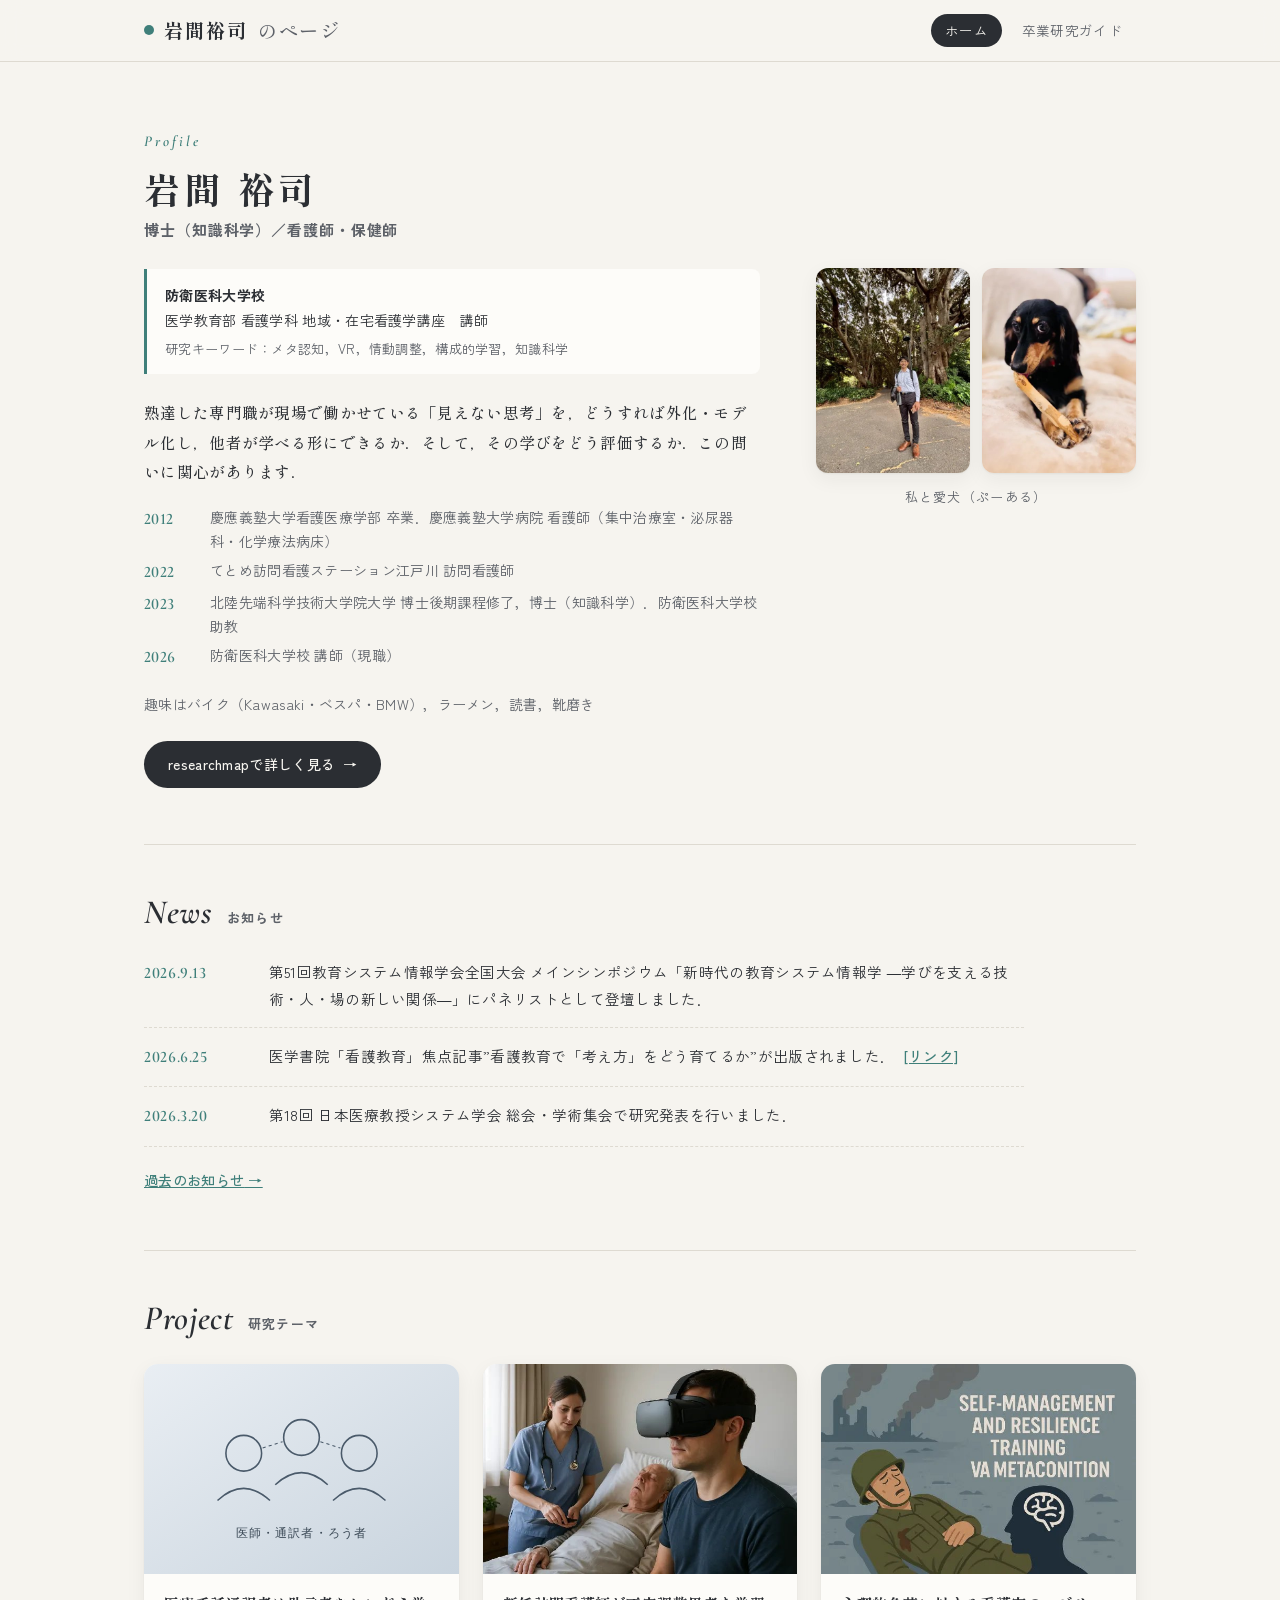
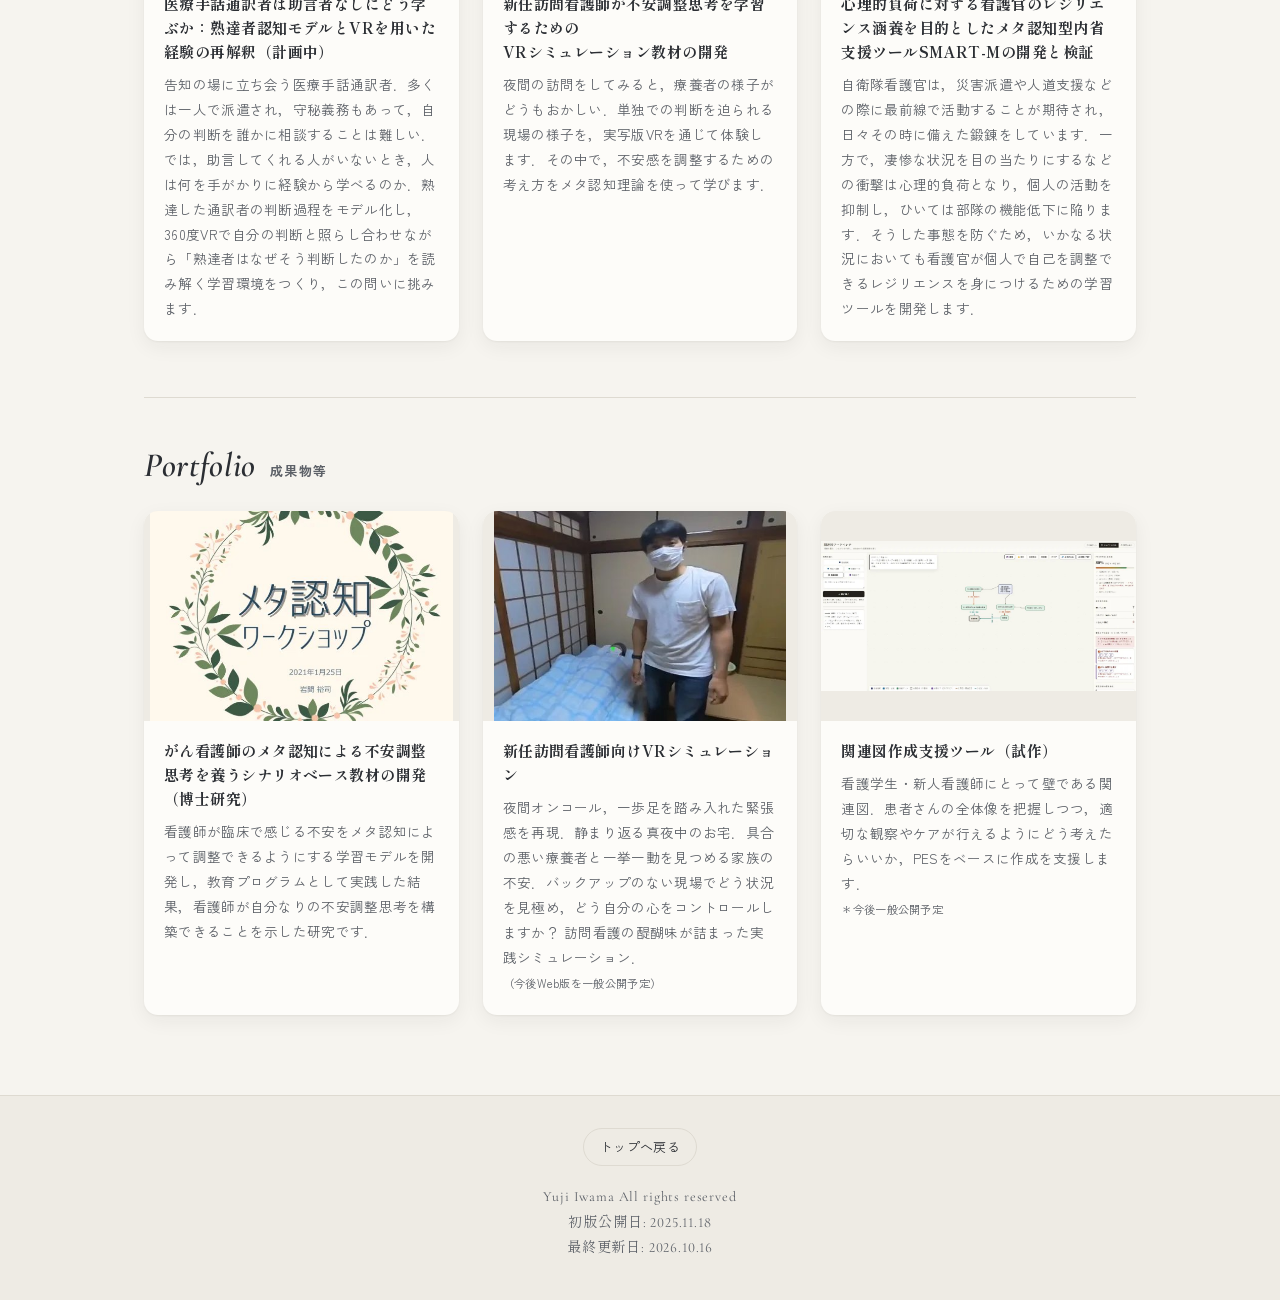
==== index.html @ 88d22e02 "Update index.html" ====
<!doctype html>
<html lang="ja">
<head>
  <meta charset="utf-8">
  <meta name="viewport" content="width=device-width, initial-scale=1">
  <title>岩間裕司のページ</title>
  <meta name="description" content="知識科学系 看護研究者">
  <meta property="og:title" content="岩間裕司のページ">
  <meta property="og:description" content="知識科学系 看護研究者">
  <meta property="og:type" content="website">
  <meta property="og:site_name" content="岩間 裕司">
  <!-- 独自ドメインが決まったら絶対URLに書き換えると，SNSでの画像表示が確実になります -->
  <meta property="og:image" content="images/profile.jpg">
  <meta name="twitter:card" content="summary_large_image">
  <link rel="stylesheet" href="style.css">
</head>
<body id="top">

  <header class="site-header">
    <div class="site-header__inner">
      <a class="site-title" href="index.html">岩間裕司<span>のページ</span></a>
      <nav class="gnav" aria-label="サイト内メニュー">
      <a href="index.html" aria-current="page">ホーム</a>
      <!-- <a href="metacognition.html">メタ認知による不安調整とは？</a> -->
      <a href="sotsuken/">卒業研究ガイド</a>
      </nav>
    </div>
  </header>

  <main class="wrap">

    <!-- ========== プロフィール（ここは直接書き換え） ========== -->
    <section class="intro">
      <div class="profile">
        <span class="label">Profile</span>
        <h1 class="name">岩間 裕司</h1>
        <p class="role">博士（知識科学）／看護師・保健師</p>

        <p class="affil">
          <strong>防衛医科大学校</strong><br>
          医学教育部 看護学科 地域・在宅看護学講座　講師
          <span class="kw">研究キーワード：メタ認知，VR，情動調整，構成的学習，知識科学</span>
        </p>

        <p class="interest">熟達した専門職が現場で働かせている「見えない思考」を，どうすれば外化・モデル化し，他者が学べる形にできるか．そして，その学びをどう評価するか．この問いに関心があります．</p>

        <!-- 経歴：年ごとに1行 -->
        <ul class="career">
          <li><time>2012</time><span>慶應義塾大学看護医療学部 卒業．慶應義塾大学病院 看護師（集中治療室・泌尿器科・化学療法病床）</span></li>
          <li><time>2022</time><span>てとめ訪問看護ステーション江戸川 訪問看護師</span></li>
          <li><time>2023</time><span>北陸先端科学技術大学院大学 博士後期課程修了，博士（知識科学）．防衛医科大学校 助教</span></li>
          <li><time>2026</time><span>防衛医科大学校 講師（現職）</span></li>
        </ul>
        <p class="hobby">趣味はバイク（Kawasaki・ベスパ・BMW），ラーメン，読書，靴磨き</p>

        <!-- ↓ researchmapのご自身のURL -->
        <a class="btn" href="https://researchmap.jp/yujiwa" target="_blank" rel="noopener">researchmapで詳しく見る</a>
      </div>

      <figure class="photos">
        <img src="images/profile.jpg" alt="岩間裕司">
        <img src="images/pooaru.jpg" alt="愛犬ぷーある">
        <figcaption>私と愛犬（ぷーある）</figcaption>
      </figure>
    </section>

    <!-- ========== 以下の中身は content.js で編集 ========== -->
    <section class="block">
      <div class="block-head"><h2>News</h2><p class="sub">お知らせ</p></div>
      <ul class="news" id="news-top"></ul>
      <a class="more" id="past-link" href="news.html">過去のお知らせ</a>
    </section>

    <section class="block">
      <div class="block-head"><h2>Project</h2><p class="sub">研究テーマ</p></div>
      <div class="cards" id="projects"></div>
    </section>

    <section class="block">
      <div class="block-head"><h2>Portfolio</h2><p class="sub">成果物等</p></div>
      <div class="cards" id="portfolio"></div>
    </section>

  </main>

  <footer>
    <a class="top" href="#top">トップへ戻る</a>
    <p>Yuji Iwama All rights reserved</p>
    <p>初版公開日: 2025.11.18</p>
    <p>最終更新日: <span class="last-updated"></span></p>
  </footer>

  <script src="content.js"></script>
  <script src="render.js"></script>
</body>
</html>
---- style.css ----
@import url("https://fonts.googleapis.com/css2?family=Shippori+Mincho:wght@500;700&family=Zen+Kaku+Gothic+New:wght@400;500;700&family=Cormorant+Garamond:ital,wght@0,500;0,600;1,500;1,600&display=swap");

/* =========================================================
   色とサイズ（ここを変えれば全体の雰囲気が変わります）
   ========================================================= */
:root {
  --bg: #f6f4ef;        /* 背景：真っ白ではなく、少し温かい生成り色 */
  --surface: #fdfcf9;   /* カードなど一段明るい面 */
  --band: #eeebe4;      /* 帯状の背景（解説ページの4ステップ等） */
  --ink: #2b2e33;       /* 本文の文字色（真っ黒より柔らかい墨色） */
  --sub: #5d6168;       /* 補足の文字色 */
  --line: #dedad1;      /* 罫線 */
  --acc: #3f7f7a;       /* 差し色（卒業研究ガイドの青緑に合わせた色） */
  --acc-soft: #e3eeec;
  --shadow: 0 1px 2px rgba(40, 36, 28, .05), 0 6px 20px rgba(40, 36, 28, .06);
  --max: 1040px;        /* ヘッダー・カード並びの最大幅 */
  --read: 720px;        /* 読み物の行の最大幅 */
  --serif: "Shippori Mincho", "Hiragino Mincho ProN", "Yu Mincho", serif;     /* 見出し（明朝） */
  --sans: "Zen Kaku Gothic New", "Hiragino Sans", "Yu Gothic", sans-serif;  /* 本文（ゴシック） */
  --latin: "Cormorant Garamond", "Shippori Mincho", serif;                  /* 英字見出し・日付 */
}

/* 端末がダークモードのときは自動で暗い配色に */
@media (prefers-color-scheme: dark) {
  :root {
    --bg: #1d1f22;
    --surface: #25282c;
    --band: #222528;
    --ink: #e4e2dd;
    --sub: #a9adb3;
    --line: #3a3e43;
    --acc: #7fbdb6;
    --acc-soft: #2a3836;
    --shadow: 0 1px 2px rgba(0, 0, 0, .3), 0 6px 20px rgba(0, 0, 0, .25);
  }
}

* { box-sizing: border-box; }
html { scroll-behavior: smooth; scroll-padding-top: 80px; }
@media (prefers-reduced-motion: reduce) { html { scroll-behavior: auto; } * { transition: none !important; } }
body {
  margin: 0;
  background: var(--bg);
  color: var(--ink);
  font-family: var(--sans);
  font-size: 15px;
  line-height: 1.9;
  letter-spacing: .02em;
  -webkit-font-smoothing: antialiased;
  overflow-x: clip;
}
img { max-width: 100%; display: block; }
a { color: inherit; }
:focus-visible { outline: 3px solid var(--acc); outline-offset: 2px; }

.wrap { max-width: var(--max); margin: 0 auto; padding: 0 24px; }

/* =========================================================
   ヘッダー（サイト名＋ナビを1本のバーに）
   ========================================================= */
.site-header {
  position: sticky; top: 0; z-index: 10;
  background: color-mix(in srgb, var(--bg) 88%, transparent);
  -webkit-backdrop-filter: blur(10px); backdrop-filter: blur(10px);
  border-bottom: 1px solid var(--line);
}
.site-header__inner {
  max-width: var(--max); margin: 0 auto; padding: 14px 24px;
  display: flex; align-items: center; justify-content: space-between; gap: 24px;
}
.site-title {
  text-decoration: none; font-weight: 700; font-size: 19px; letter-spacing: .1em; line-height: 1.4;
  display: flex; align-items: center; gap: 10px; white-space: nowrap;
}
.site-title::before {
  content: ""; width: 10px; height: 10px; border-radius: 50%; background: var(--acc); flex: none;
}
.site-title span { color: var(--sub); font-weight: 500; }

.gnav { display: flex; gap: 6px; font-size: 13.5px; line-height: 1.4; }
.gnav a {
  text-decoration: none; padding: 7px 14px; border-radius: 999px; white-space: nowrap;
  color: var(--sub); transition: background .2s, color .2s;
}
.gnav a:hover { background: var(--acc-soft); color: var(--ink); }
.gnav a[aria-current="page"] { background: var(--ink); color: var(--bg); }

/* =========================================================
   プロフィール（文章と写真を横並び）
   ========================================================= */
.intro {
  display: grid; grid-template-columns: minmax(0, 1fr) 320px; gap: 56px; align-items: start;
  padding: 64px 0 56px;
}
.label {
  display: inline-block; font-family: var(--latin); font-weight: 600; font-size: 15px;
  letter-spacing: .2em; font-style: italic; color: var(--acc); margin-bottom: 10px;
}
.intro .name { margin: 0 0 4px; font-size: clamp(28px, 4vw, 36px); font-weight: 700; letter-spacing: .12em; line-height: 1.3; }
.intro .role { margin: 0 0 24px; font-size: 15px; font-weight: 700; color: var(--sub); letter-spacing: .06em; }
.intro .affil {
  margin: 0 0 24px; padding: 14px 18px; border-left: 3px solid var(--acc);
  background: var(--surface); border-radius: 0 8px 8px 0; font-size: 14px; line-height: 1.8;
}
.intro .affil strong { font-weight: 700; }
.intro .affil .kw { display: block; margin-top: 4px; color: var(--sub); font-size: 13px; }
.intro p { margin: 0 0 16px; max-width: var(--read); }
.intro .interest { font-size: 15.5px; font-weight: 500; }
.intro .hobby { font-size: 14px; color: var(--sub); }

/* 経歴（年＋できごと） */
.career { list-style: none; margin: 0 0 18px; padding: 0; font-size: 14px; color: var(--sub); max-width: var(--read); }
.career li { display: grid; grid-template-columns: 4em 1fr; gap: 10px; line-height: 1.75; padding: 2px 0; }
.career time { font-family: var(--latin); font-weight: 600; font-size: 16px; color: var(--acc); font-variant-numeric: lining-nums; }

.btn {
  display: inline-flex; align-items: center; gap: 8px; margin-top: 8px;
  background: var(--ink); color: var(--bg); text-decoration: none;
  font-size: 14px; font-weight: 500; padding: 10px 24px; border-radius: 999px; transition: opacity .2s;
}
.btn::after { content: "→"; }
.btn:hover { opacity: .8; }

.photos { margin: 0; display: grid; grid-template-columns: 1fr 1fr; gap: 12px; }
.photos img {
  width: 100%; aspect-ratio: 3/4; object-fit: cover; border-radius: 12px; box-shadow: var(--shadow);
}
.photos figcaption { grid-column: 1 / -1; text-align: center; font-size: 13px; color: var(--sub); letter-spacing: .1em; }

/* =========================================================
   セクション共通
   ========================================================= */
section.block { border-top: 1px solid var(--line); padding: 48px 0 56px; }
.block-head { display: flex; align-items: baseline; gap: 14px; margin-bottom: 24px; }
.block h2 { font-family: var(--latin); font-weight: 600; font-style: italic; font-size: 34px; margin: 0; line-height: 1.2; letter-spacing: .02em; }
.block .sub { font-size: 13px; font-weight: 700; color: var(--sub); margin: 0; letter-spacing: .1em; }

/* お知らせ */
.news { list-style: none; margin: 0; padding: 0; font-size: 14.5px; max-width: 880px; }
.news li {
  display: grid; grid-template-columns: 7.5em 1fr; gap: 16px;
  padding: 14px 0; border-bottom: 1px dashed var(--line);
}
.news li:first-child { padding-top: 0; }
.news time { font-family: var(--latin); font-size: 16px; font-weight: 600; color: var(--acc); letter-spacing: .04em; font-variant-numeric: lining-nums; }
.news-link { margin-left: 4px; color: var(--acc); font-weight: 500; }
.more { display: inline-block; margin-top: 20px; font-size: 14px; color: var(--acc); font-weight: 500; }
.more::after { content: " →"; }

/* カード（研究テーマ・成果物） */
.cards { display: grid; grid-template-columns: repeat(auto-fill, minmax(280px, 1fr)); gap: 24px; }
.card {
  background: var(--surface); border-radius: 14px; overflow: hidden; box-shadow: var(--shadow);
  display: flex; flex-direction: column; padding-bottom: 20px;
}
.card img { width: 100%; aspect-ratio: 3/2; object-fit: cover; }
.card h3 { font-size: 15px; margin: 18px 20px 8px; line-height: 1.6; letter-spacing: .03em; }
.card p { font-size: 13.5px; color: var(--sub); margin: 0 20px; line-height: 1.85; }
#portfolio .card img { object-fit: contain; background: var(--band); }
.card h3 a { text-decoration: none; }
.card h3 a:hover { text-decoration: underline; }
.card a img { transition: opacity .2s; }
.card a:hover img { opacity: .85; }
.card .card-link { margin-top: auto; padding-top: 12px; font-size: 13.5px; font-weight: 700; color: var(--acc); }

/* =========================================================
   フッター
   ========================================================= */
footer {
  margin-top: 24px; border-top: 1px solid var(--line); background: var(--band);
  text-align: center; padding: 32px 20px 40px; color: var(--sub);
}
footer .top {
  font-size: 13px; text-decoration: none; display: inline-block; margin-bottom: 18px;
  padding: 6px 16px; border: 1px solid var(--line); border-radius: 999px; color: var(--ink);
}
footer .top:hover { background: var(--surface); }
footer p { margin: 0; font-family: var(--latin); letter-spacing: .06em; font-size: 14px; line-height: 1.8; font-variant-numeric: lining-nums; }

/* =========================================================
   過去のお知らせページ
   ========================================================= */
.page { padding: 56px 0 72px; min-height: 50vh; }
.page h2 { font-size: 22px; margin: 0 0 28px; letter-spacing: .08em; }
.page .more::after { content: ""; }
.page .more::before { content: "← "; }

/* =========================================================
   解説ページ（メタ認知による不安調整とは？）
   ========================================================= */
.article { max-width: 880px; }
.a-sec { padding: 48px 0 24px; }
.eyebrow { font-size: 14px; color: var(--acc); font-weight: 700; letter-spacing: .12em; margin: 0 0 6px; }
.lead { font-size: clamp(24px, 3.4vw, 32px); margin: 0; letter-spacing: .08em; line-height: 1.5; }
.lead-sub { font-size: 17px; font-weight: 700; margin: 4px 0 18px; letter-spacing: .06em; color: var(--sub); }
.title { font-size: 22px; margin: 0 0 16px; letter-spacing: .08em; padding-left: .7em; border-left: 4px solid var(--acc); line-height: 1.5; }
.small { font-size: 14px; color: var(--sub); }
.split { display: grid; grid-template-columns: 1fr 1fr; gap: 40px; align-items: center; margin-top: 40px; }
.split p { font-size: 15px; letter-spacing: .04em; }
.split img { border-radius: 12px; width: 100%; box-shadow: var(--shadow); }
.def { font-size: 16px; letter-spacing: .04em; background: var(--surface); padding: 18px 22px; border-radius: 10px; }

.steps-band { background: var(--band); padding: 48px 0 36px; margin-top: 24px; }
.steps { list-style: none; padding: 0; margin: 28px 0 0; counter-reset: s; }
.steps > li { background: var(--surface); border-radius: 12px; padding: 20px 24px; margin-bottom: 14px; box-shadow: var(--shadow); }
.steps h3 { font-size: 16px; margin: 0 0 6px; display: flex; gap: 12px; align-items: baseline; flex-wrap: wrap; }
.steps h3 span { font-family: var(--latin); font-size: 14px; font-style: italic; background: var(--acc); color: #fff; padding: 1px 12px; border-radius: 20px; font-weight: 500; }
.steps p { font-size: 14px; margin: 0 0 6px; }
.steps ul { font-size: 14px; margin: 4px 0 8px; padding-left: 1.2em; }

.faq details { border-bottom: 1px solid var(--line); padding: 4px 0 12px; margin-bottom: 12px; }
.faq summary {
  list-style: none; cursor: pointer; font-weight: 700; font-size: 16px; padding: 10px 36px 10px 0;
  position: relative; letter-spacing: .04em;
}
.faq summary::-webkit-details-marker { display: none; }
.faq summary::after { content: "+"; position: absolute; right: 4px; top: 8px; font-weight: 400; font-size: 22px; color: var(--acc); }
.faq details[open] summary::after { content: "−"; }
.faq details p { font-size: 14.5px; margin: 4px 0 0; color: var(--sub); }

/* ===== 字体の割り当て ===== */
.site-title, .intro .name, .intro .interest, .card h3, .page h2,
.lead, .lead-sub, .title, .steps h3, .faq summary { font-family: var(--serif); }

/* 写真は所属ボックスの高さから始める（PCのみ） */
@media (min-width: 861px) { .photos { margin-top: 142px; } }

/* =========================================================
   タブレット・スマホ
   ========================================================= */
@media (max-width: 860px) {
  .intro { grid-template-columns: 1fr; gap: 32px; padding: 40px 0 40px; }
  .photos { order: -1; max-width: 440px; }
}

@media (max-width: 640px) {
  body { font-size: 15px; }
  .wrap { padding: 0 18px; }
  .site-header__inner { flex-direction: column; align-items: stretch; gap: 8px; padding: 10px 18px 8px; }
  .site-title { font-size: 17px; }
  .gnav { overflow-x: auto; margin: 0 -18px; padding: 0 18px 2px; scrollbar-width: none; }
  .gnav::-webkit-scrollbar { display: none; }
  .gnav a { padding: 6px 12px; font-size: 13px; }
  .intro { padding-top: 28px; }
  .intro .affil { font-size: 13.5px; }
  section.block { padding: 36px 0 40px; }
  .block h2 { font-size: 28px; }
  .news li { grid-template-columns: 1fr; gap: 2px; }
  .cards { grid-template-columns: 1fr; gap: 20px; }
  .split { grid-template-columns: 1fr; gap: 20px; }
  .a-sec { padding: 36px 0 16px; }
  .title { font-size: 20px; }
  .steps > li { padding: 16px 18px; }
}
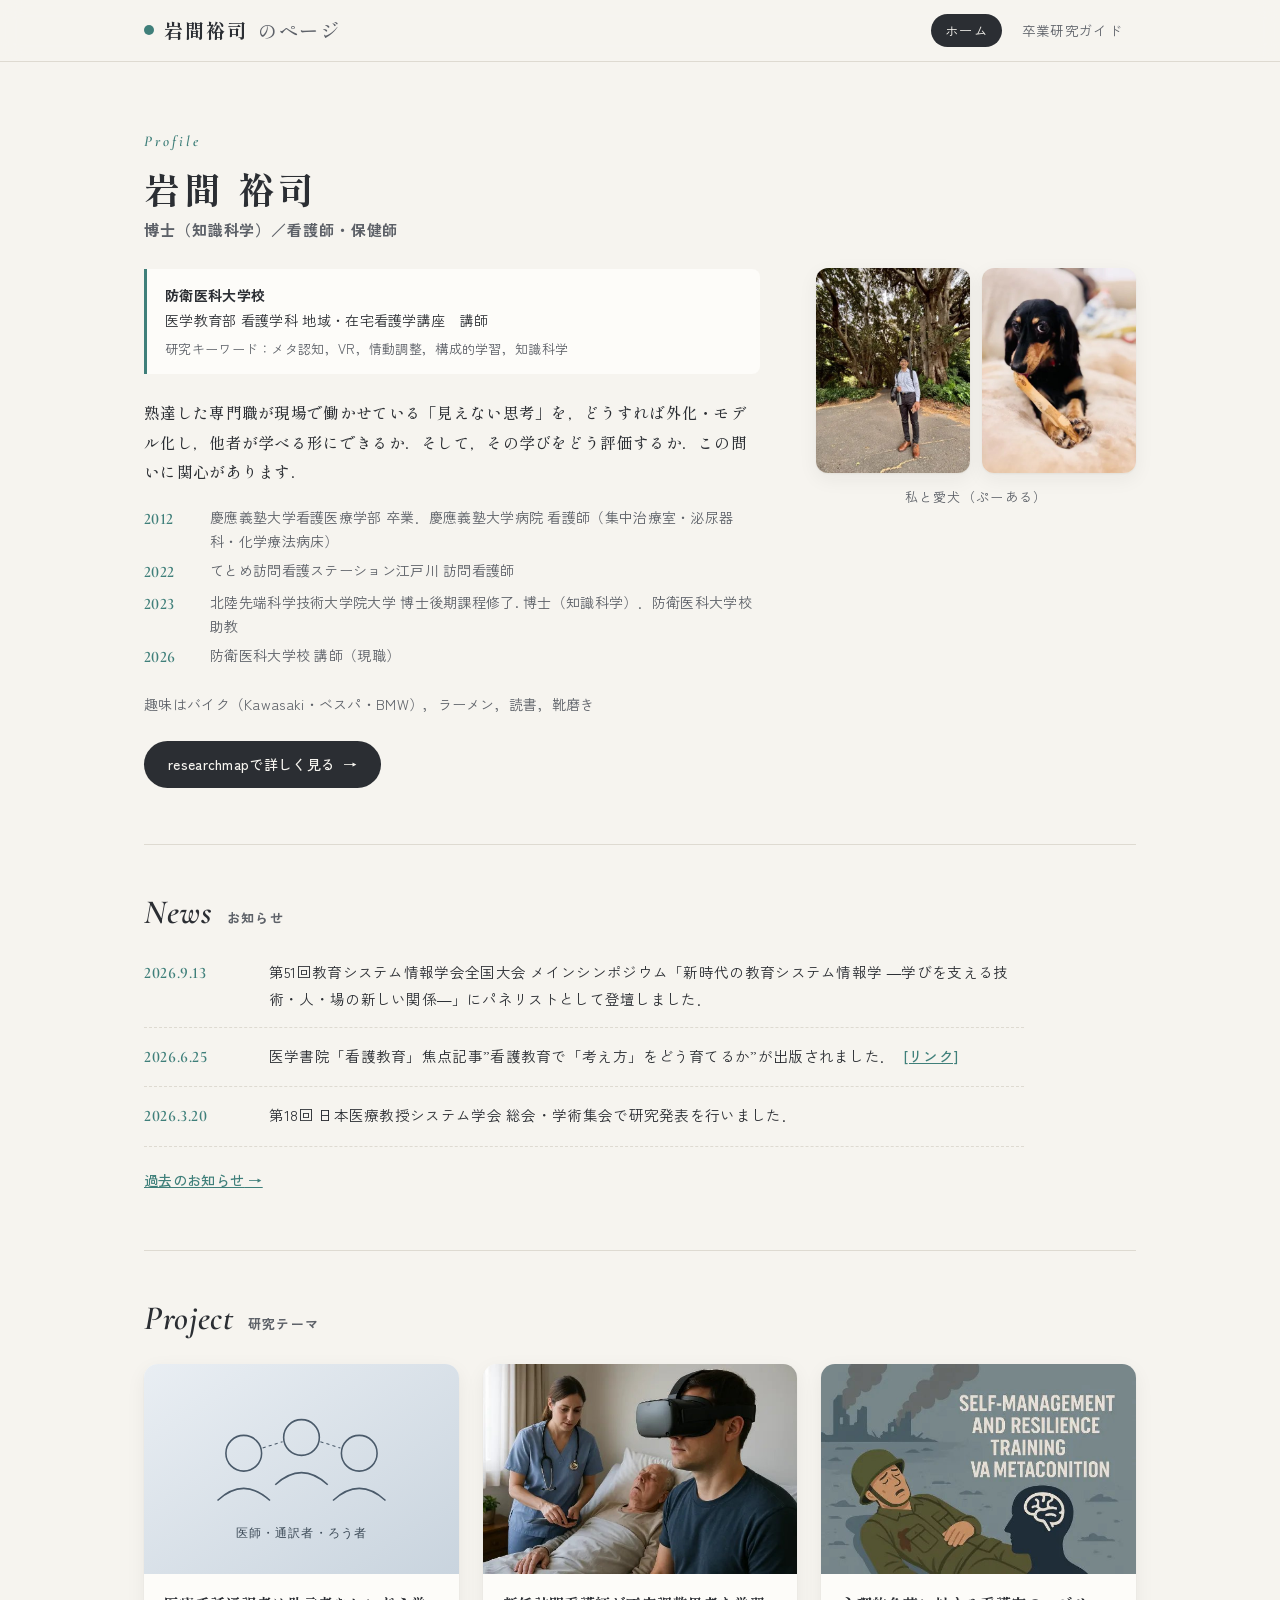
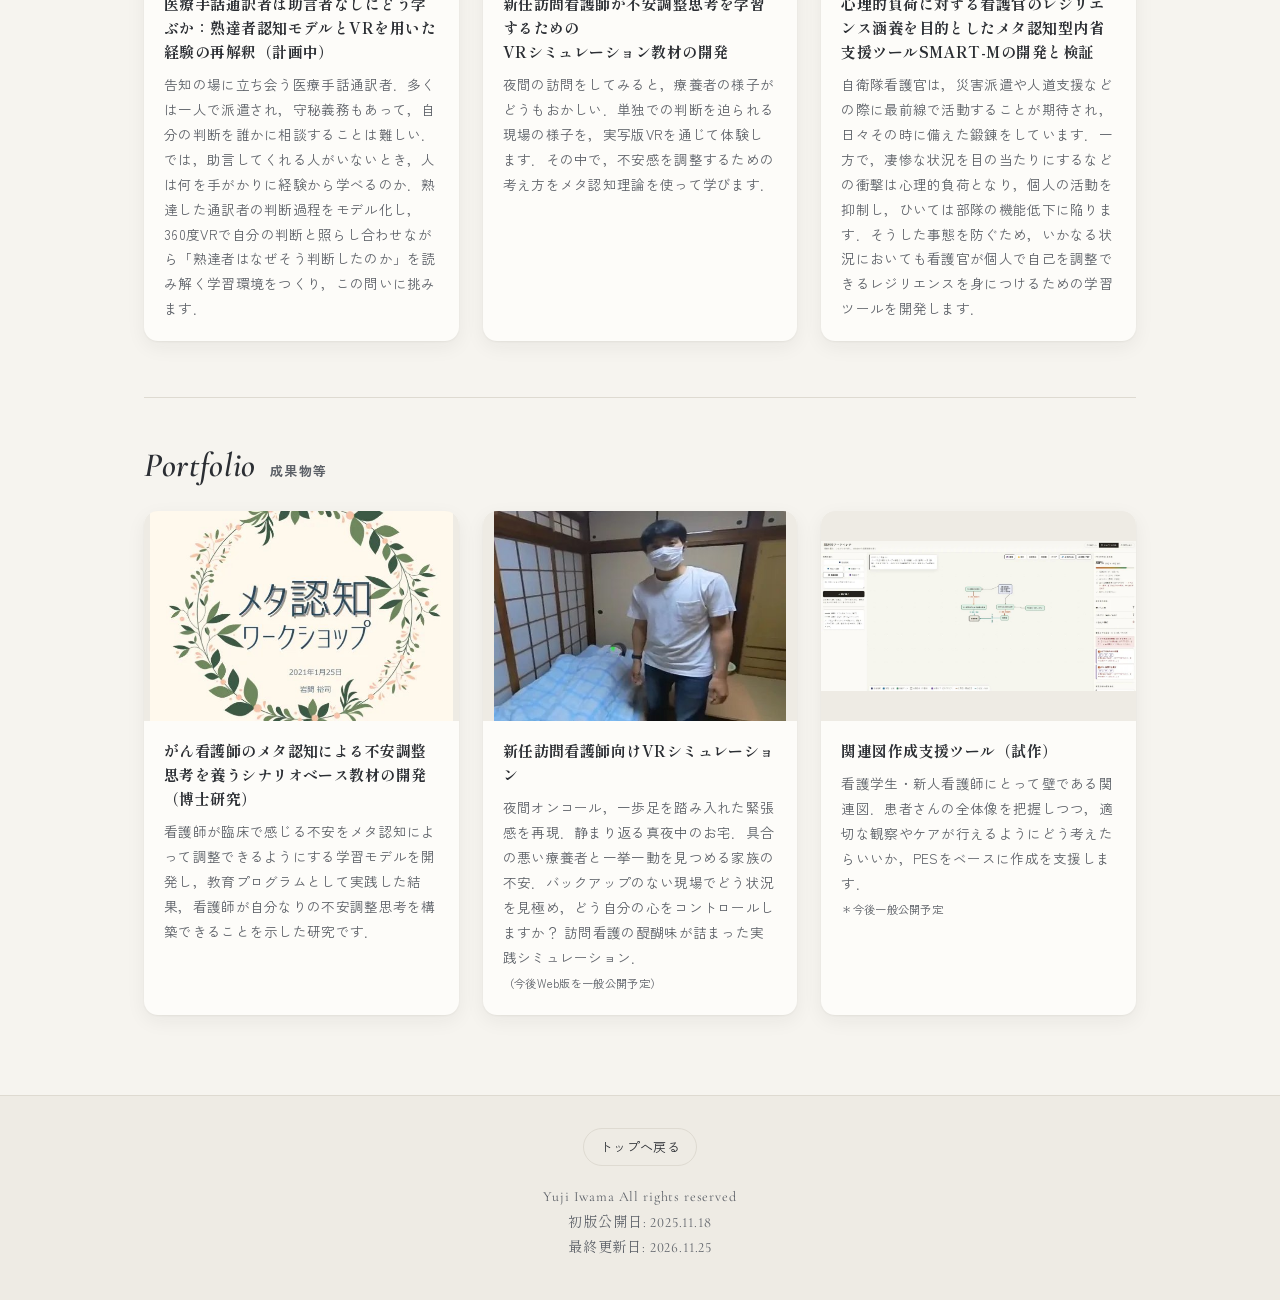
==== commit 23a21e24: "Update index.html" ====
--- a/index.html
+++ b/index.html
@@ -48,7 +48,7 @@
         <ul class="career">
           <li><time>2012</time><span>慶應義塾大学看護医療学部 卒業．慶應義塾大学病院 看護師（集中治療室・泌尿器科・化学療法病床）</span></li>
           <li><time>2022</time><span>てとめ訪問看護ステーション江戸川 訪問看護師</span></li>
-          <li><time>2023</time><span>北陸先端科学技術大学院大学 博士後期課程修了，博士（知識科学）．防衛医科大学校 助教</span></li>
+          <li><time>2023</time><span>北陸先端科学技術大学院大学 博士後期課程修了. 博士（知識科学）．防衛医科大学校 助教</span></li>
           <li><time>2026</time><span>防衛医科大学校 講師（現職）</span></li>
         </ul>
         <p class="hobby">趣味はバイク（Kawasaki・ベスパ・BMW），ラーメン，読書，靴磨き</p>
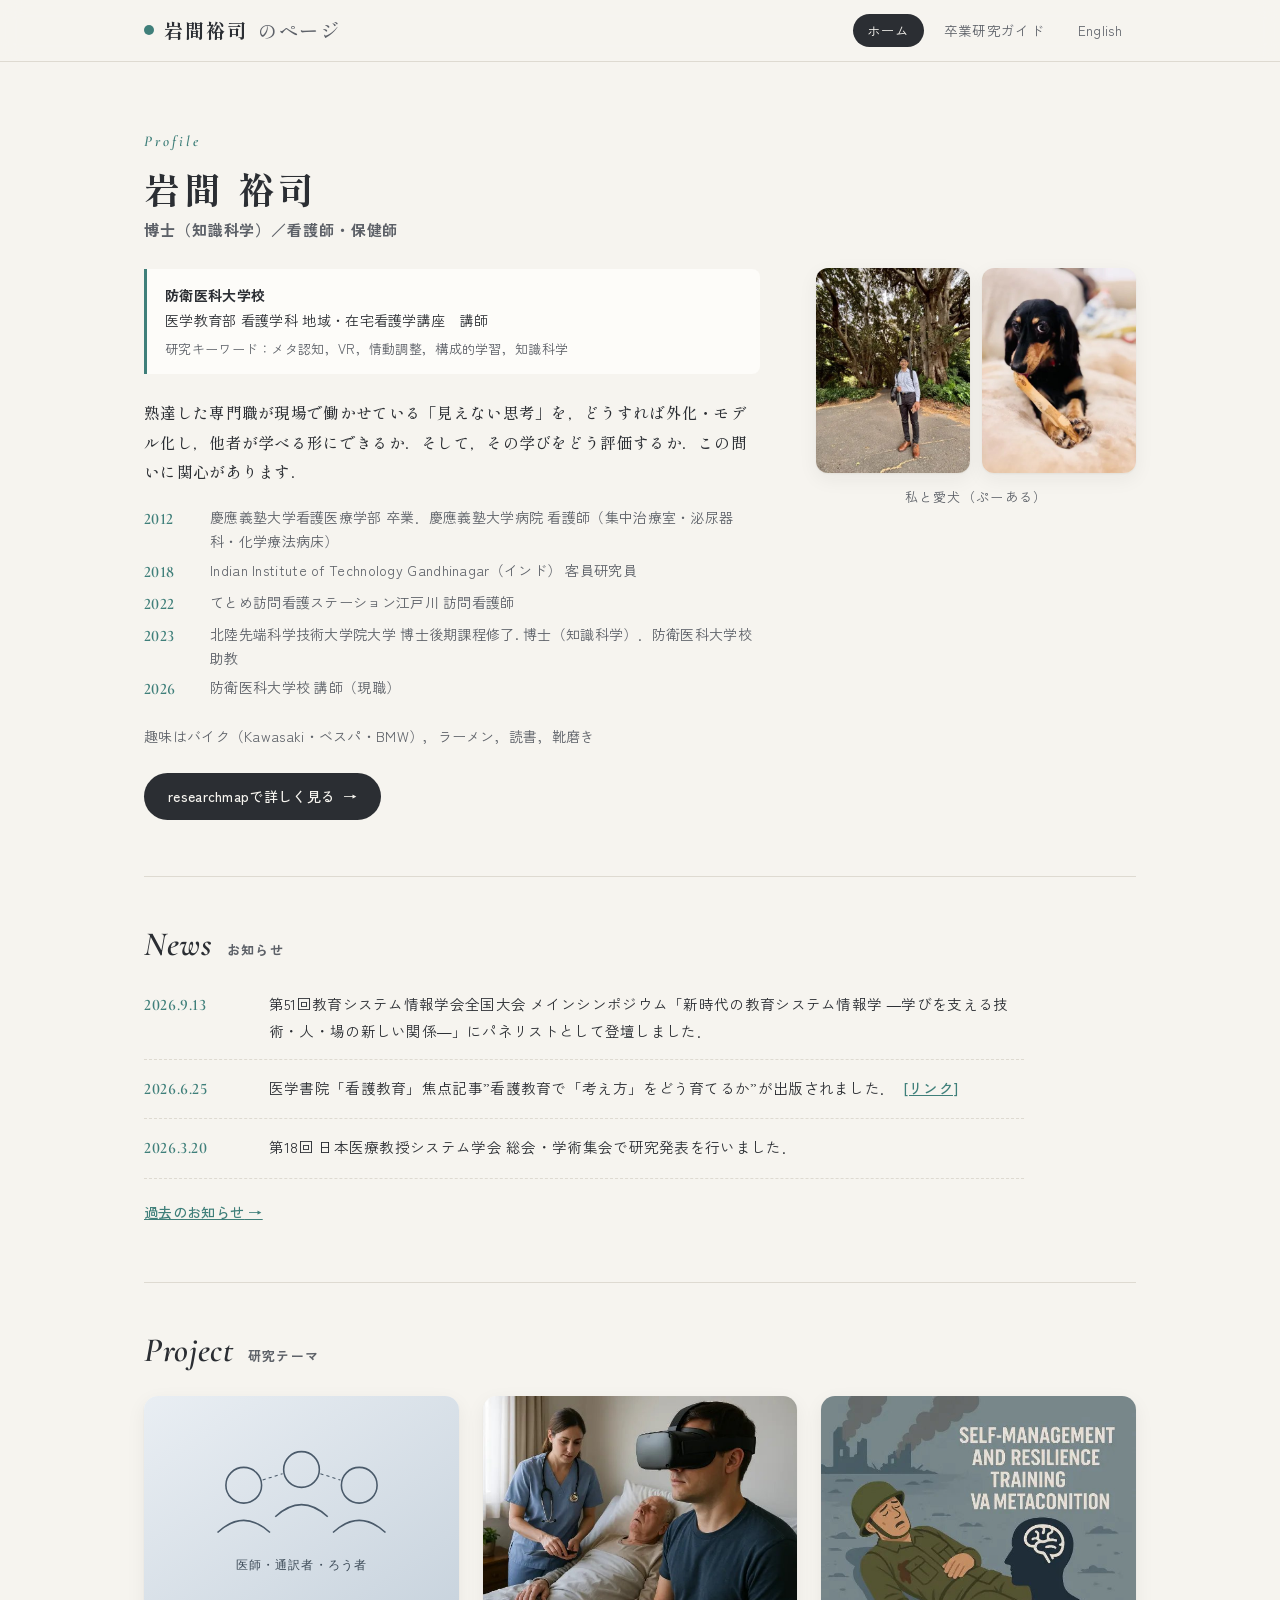
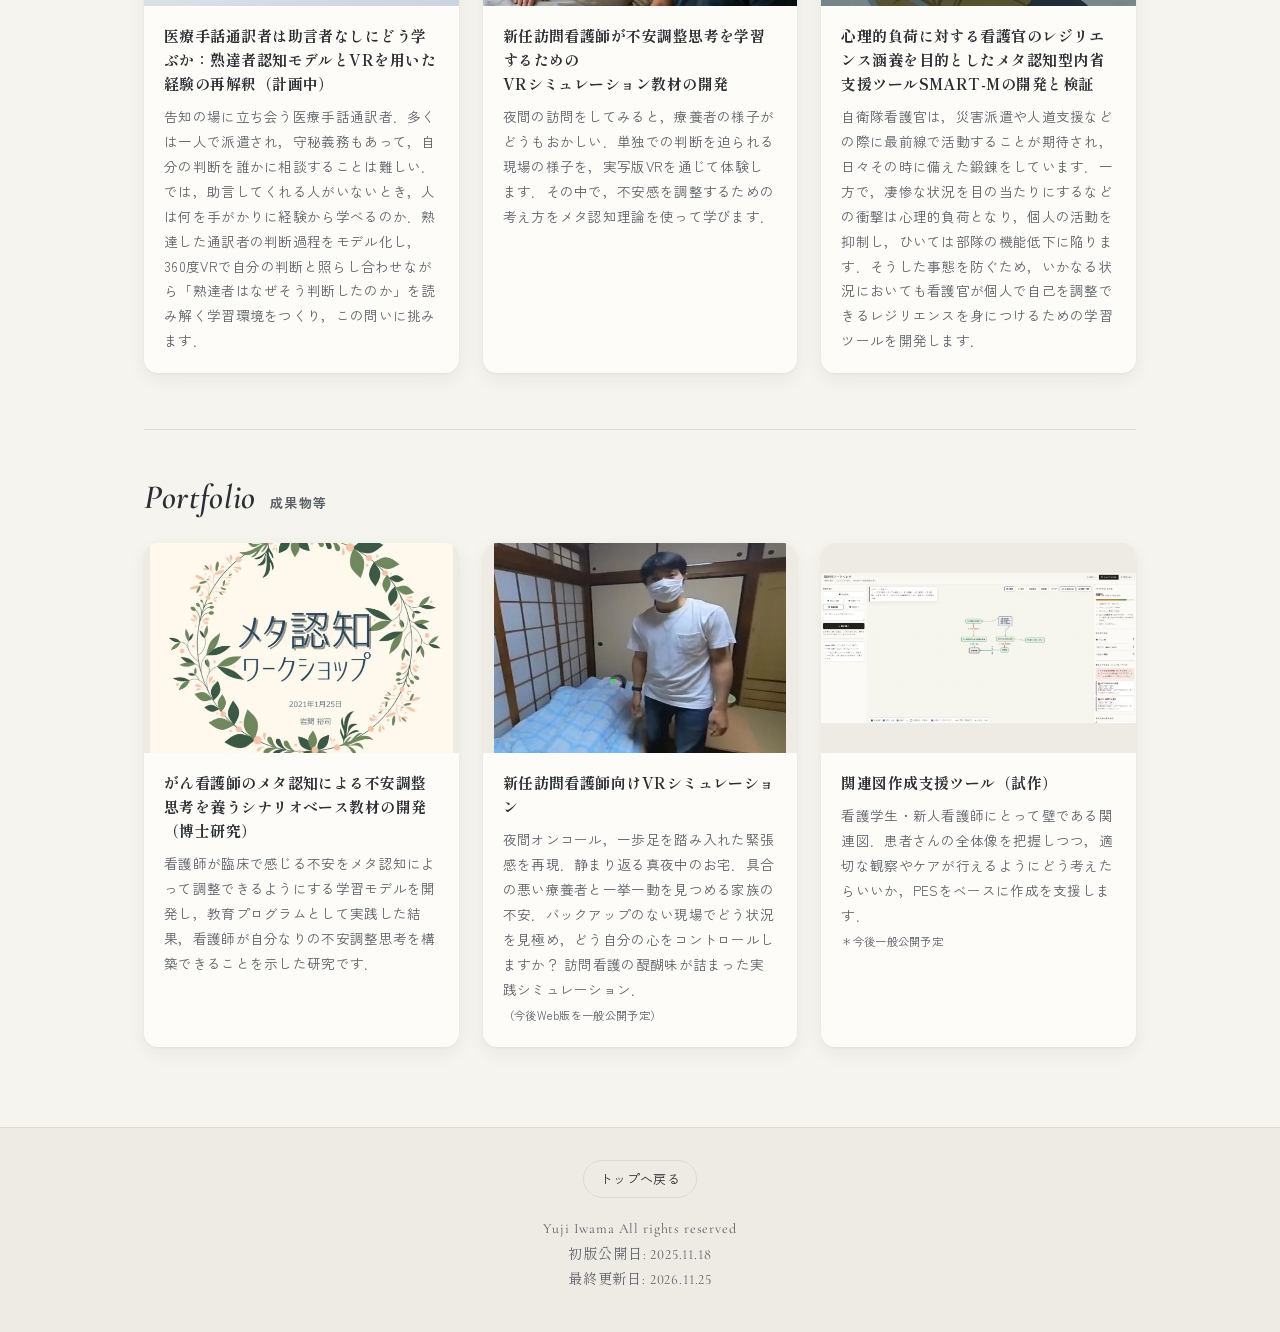
==== commit 026563db: "Add files via upload" ====
--- a/index.html
+++ b/index.html
@@ -12,6 +12,8 @@
   <!-- 独自ドメインが決まったら絶対URLに書き換えると，SNSでの画像表示が確実になります -->
   <meta property="og:image" content="images/profile.jpg">
   <meta name="twitter:card" content="summary_large_image">
+  <link rel="alternate" hreflang="ja" href="index.html">
+  <link rel="alternate" hreflang="en" href="en.html">
   <link rel="stylesheet" href="style.css">
 </head>
 <body id="top">
@@ -23,6 +25,7 @@
       <a href="index.html" aria-current="page">ホーム</a>
       <!-- <a href="metacognition.html">メタ認知による不安調整とは？</a> -->
       <a href="sotsuken/">卒業研究ガイド</a>
+      <a href="en.html" lang="en">English</a>
       </nav>
     </div>
   </header>
@@ -47,6 +50,7 @@
         <!-- 経歴：年ごとに1行 -->
         <ul class="career">
           <li><time>2012</time><span>慶應義塾大学看護医療学部 卒業．慶應義塾大学病院 看護師（集中治療室・泌尿器科・化学療法病床）</span></li>
+          <li><time>2018</time><span>Indian Institute of Technology Gandhinagar（インド） 客員研究員</span></li>
           <li><time>2022</time><span>てとめ訪問看護ステーション江戸川 訪問看護師</span></li>
           <li><time>2023</time><span>北陸先端科学技術大学院大学 博士後期課程修了. 博士（知識科学）．防衛医科大学校 助教</span></li>
           <li><time>2026</time><span>防衛医科大学校 講師（現職）</span></li>
--- a/style.css
+++ b/style.css
@@ -50,6 +50,7 @@
   overflow-x: clip;
 }
 img { max-width: 100%; display: block; }
+[hidden] { display: none !important; }
 a { color: inherit; }
 :focus-visible { outline: 3px solid var(--acc); outline-offset: 2px; }
 
@@ -221,6 +222,12 @@
 /* ===== 字体の割り当て ===== */
 .site-title, .intro .name, .intro .interest, .card h3, .page h2,
 .lead, .lead-sub, .title, .steps h3, .faq summary { font-family: var(--serif); }
+
+/* 英語版の調整 */
+html[lang="en"] .intro .name { letter-spacing: .03em; }
+html[lang="en"] .site-title { letter-spacing: .04em; }
+html[lang="en"] .intro .role, html[lang="en"] .card h3 { letter-spacing: .01em; }
+html[lang="en"] body { letter-spacing: 0; }
 
 /* 写真は所属ボックスの高さから始める（PCのみ） */
 @media (min-width: 861px) { .photos { margin-top: 142px; } }
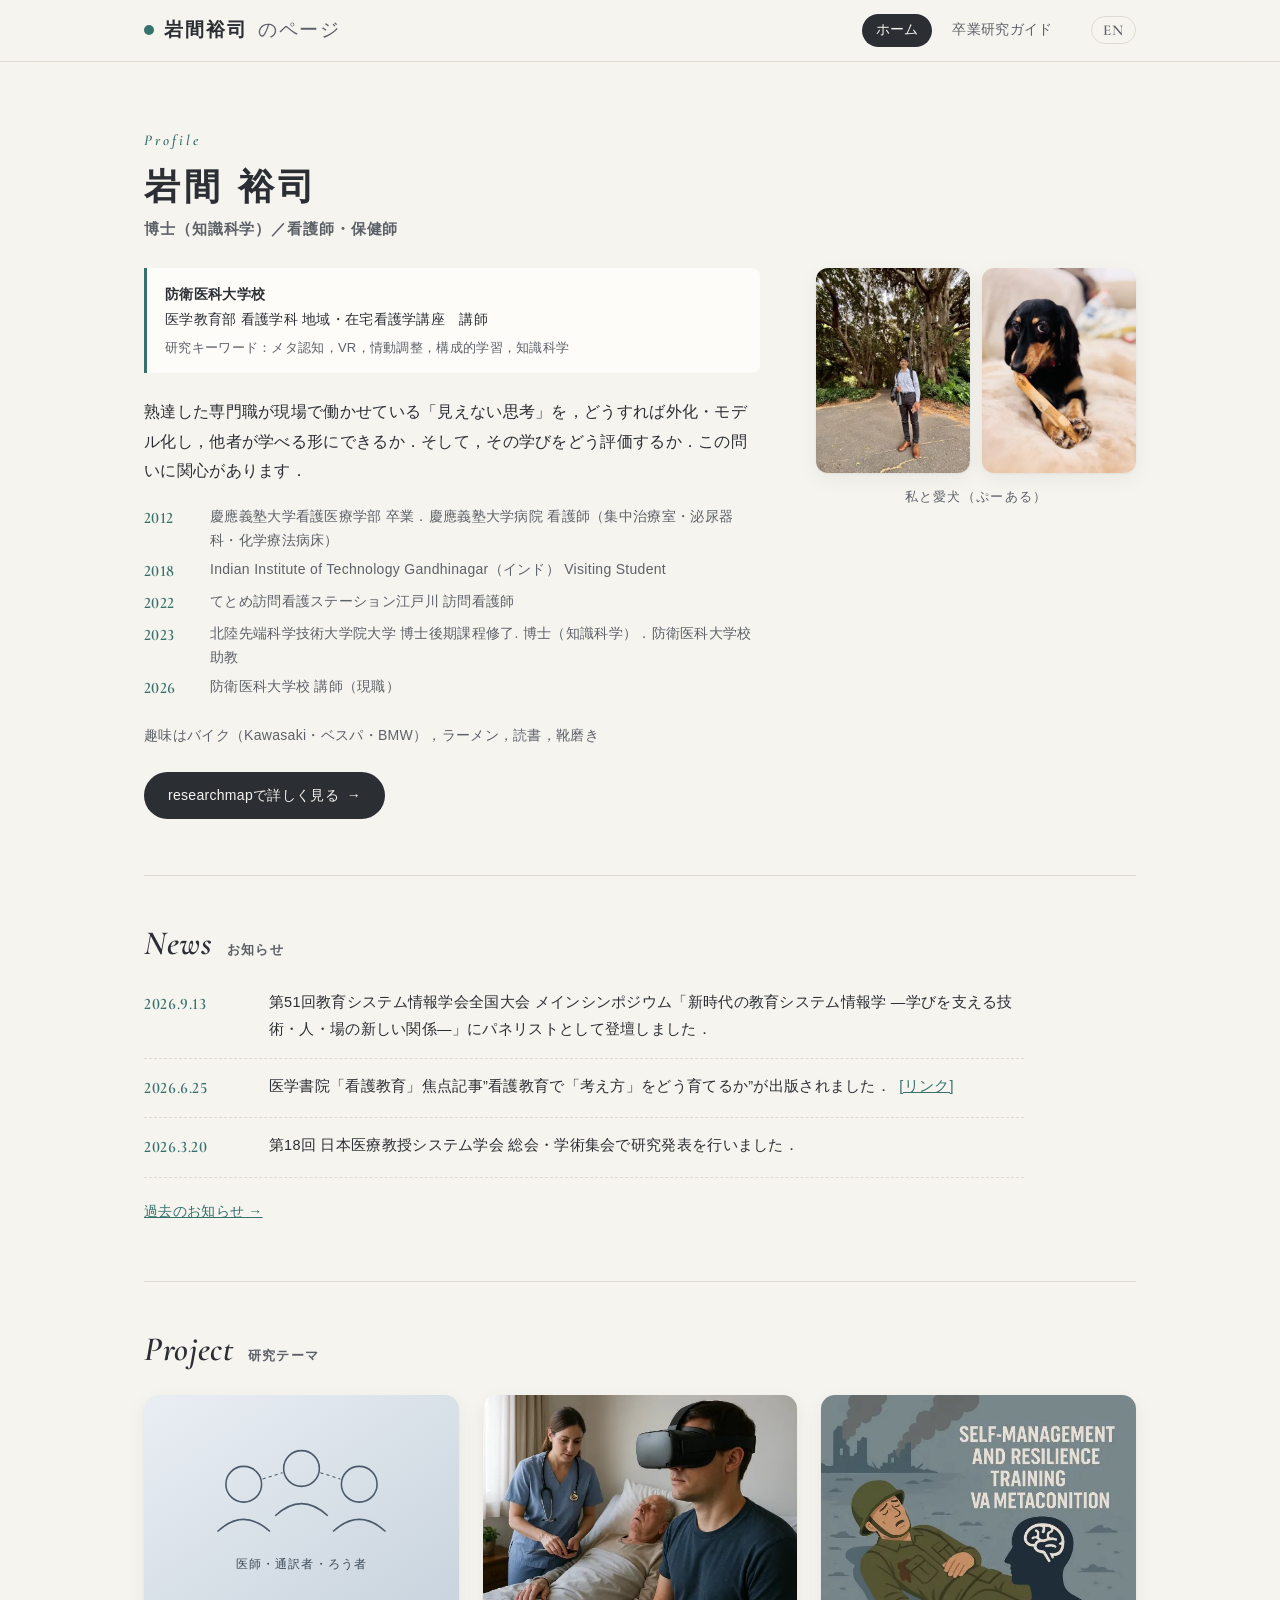
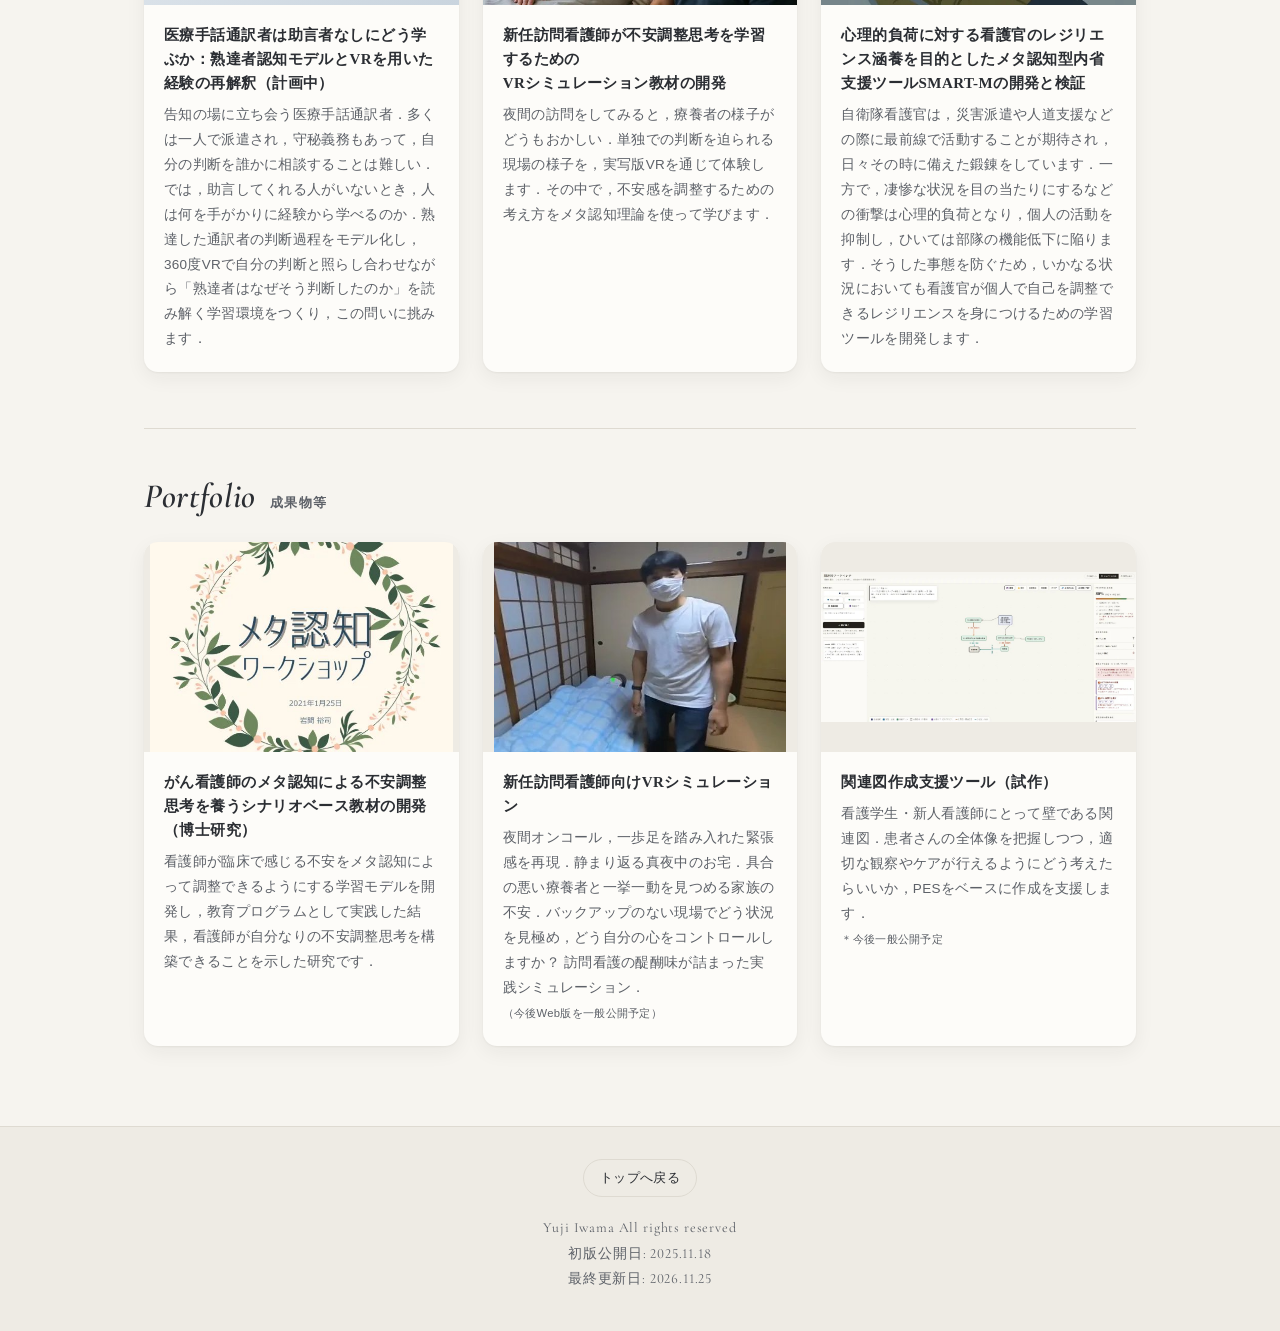
==== commit 9365eab7: "Add files via upload" ====
--- a/index.html
+++ b/index.html
@@ -9,11 +9,17 @@
   <meta property="og:description" content="知識科学系 看護研究者">
   <meta property="og:type" content="website">
   <meta property="og:site_name" content="岩間 裕司">
-  <!-- 独自ドメインが決まったら絶対URLに書き換えると，SNSでの画像表示が確実になります -->
-  <meta property="og:image" content="images/profile.jpg">
+  <!-- 独自ドメインにしたら，下の https://yujiwa.pages.dev をすべて新しいドメインに書き換える -->
+  <meta property="og:url" content="https://yujiwa.pages.dev/">
+  <meta property="og:image" content="https://yujiwa.pages.dev/images/profile.jpg">
   <meta name="twitter:card" content="summary_large_image">
-  <link rel="alternate" hreflang="ja" href="index.html">
-  <link rel="alternate" hreflang="en" href="en.html">
+  <link rel="canonical" href="https://yujiwa.pages.dev/">
+  <link rel="alternate" hreflang="ja" href="https://yujiwa.pages.dev/">
+  <link rel="alternate" hreflang="en" href="https://yujiwa.pages.dev/en">
+  <link rel="alternate" hreflang="x-default" href="https://yujiwa.pages.dev/">
+  <link rel="preconnect" href="https://fonts.googleapis.com">
+  <link rel="preconnect" href="https://fonts.gstatic.com" crossorigin>
+  <link rel="stylesheet" href="https://fonts.googleapis.com/css2?family=Cormorant+Garamond:ital,wght@0,500;0,600;1,500;1,600&display=swap">
   <link rel="stylesheet" href="style.css">
 </head>
 <body id="top">
@@ -25,8 +31,8 @@
       <a href="index.html" aria-current="page">ホーム</a>
       <!-- <a href="metacognition.html">メタ認知による不安調整とは？</a> -->
       <a href="sotsuken/">卒業研究ガイド</a>
-      <a href="en.html" lang="en">English</a>
       </nav>
+      <a class="lang" href="en.html" lang="en" hreflang="en" title="English">EN</a>
     </div>
   </header>
 
@@ -50,7 +56,7 @@
         <!-- 経歴：年ごとに1行 -->
         <ul class="career">
           <li><time>2012</time><span>慶應義塾大学看護医療学部 卒業．慶應義塾大学病院 看護師（集中治療室・泌尿器科・化学療法病床）</span></li>
-          <li><time>2018</time><span>Indian Institute of Technology Gandhinagar（インド） 客員研究員</span></li>
+          <li><time>2018</time><span>Indian Institute of Technology Gandhinagar（インド） Visiting Student</span></li>
           <li><time>2022</time><span>てとめ訪問看護ステーション江戸川 訪問看護師</span></li>
           <li><time>2023</time><span>北陸先端科学技術大学院大学 博士後期課程修了. 博士（知識科学）．防衛医科大学校 助教</span></li>
           <li><time>2026</time><span>防衛医科大学校 講師（現職）</span></li>
@@ -62,8 +68,8 @@
       </div>
 
       <figure class="photos">
-        <img src="images/profile.jpg" alt="岩間裕司">
-        <img src="images/pooaru.jpg" alt="愛犬ぷーある">
+        <img src="images/profile.jpg" alt="岩間裕司" width="450" height="600" fetchpriority="high">
+        <img src="images/pooaru.jpg" alt="愛犬ぷーある" width="450" height="600">
         <figcaption>私と愛犬（ぷーある）</figcaption>
       </figure>
     </section>
--- a/style.css
+++ b/style.css
@@ -1,4 +1,5 @@
-@import url("https://fonts.googleapis.com/css2?family=Shippori+Mincho:wght@500;700&family=Zen+Kaku+Gothic+New:wght@400;500;700&family=Cormorant+Garamond:ital,wght@0,500;0,600;1,500;1,600&display=swap");
+/* フォント：日本語は端末に入っている明朝・ゴシックを使う（表示を速くするため）．
+   英字見出し用の Cormorant Garamond だけ各HTMLの <head> で読み込み */
 
 /* =========================================================
    色とサイズ（ここを変えれば全体の雰囲気が変わります）
@@ -10,14 +11,14 @@
   --ink: #2b2e33;       /* 本文の文字色（真っ黒より柔らかい墨色） */
   --sub: #5d6168;       /* 補足の文字色 */
   --line: #dedad1;      /* 罫線 */
-  --acc: #3f7f7a;       /* 差し色（卒業研究ガイドの青緑に合わせた色） */
+  --acc: #36716c;       /* 差し色（青緑．背景との明暗差が足りるよう少し濃く） */
   --acc-soft: #e3eeec;
   --shadow: 0 1px 2px rgba(40, 36, 28, .05), 0 6px 20px rgba(40, 36, 28, .06);
   --max: 1040px;        /* ヘッダー・カード並びの最大幅 */
   --read: 720px;        /* 読み物の行の最大幅 */
-  --serif: "Shippori Mincho", "Hiragino Mincho ProN", "Yu Mincho", serif;     /* 見出し（明朝） */
-  --sans: "Zen Kaku Gothic New", "Hiragino Sans", "Yu Gothic", sans-serif;  /* 本文（ゴシック） */
-  --latin: "Cormorant Garamond", "Shippori Mincho", serif;                  /* 英字見出し・日付 */
+  --serif: "Hiragino Mincho ProN", "Yu Mincho", "YuMincho", "Noto Serif JP", serif;   /* 見出し（明朝） */
+  --sans: "Hiragino Sans", "Hiragino Kaku Gothic ProN", "Yu Gothic Medium", "YuGothic", "Meiryo", "Noto Sans JP", sans-serif;  /* 本文（ゴシック） */
+  --latin: "Cormorant Garamond", "Hiragino Mincho ProN", "Yu Mincho", serif;  /* 英字見出し・日付 */
 }
 
 /* 端末がダークモードのときは自動で暗い配色に */
@@ -49,7 +50,7 @@
   -webkit-font-smoothing: antialiased;
   overflow-x: clip;
 }
-img { max-width: 100%; display: block; }
+img { max-width: 100%; height: auto; display: block; }
 [hidden] { display: none !important; }
 a { color: inherit; }
 :focus-visible { outline: 3px solid var(--acc); outline-offset: 2px; }
@@ -85,6 +86,17 @@
 }
 .gnav a:hover { background: var(--acc-soft); color: var(--ink); }
 .gnav a[aria-current="page"] { background: var(--ink); color: var(--bg); }
+
+/* 言語切り替え（右端の小さなボタン） */
+.site-header__inner { position: relative; }
+.gnav { margin-left: auto; }
+.lang {
+  flex: none; text-decoration: none; font-family: var(--latin); font-weight: 600; font-size: 15px;
+  letter-spacing: .08em; line-height: 1; color: var(--sub);
+  border: 1px solid var(--line); border-radius: 999px; padding: 6px 11px 5px;
+  transition: color .2s, border-color .2s;
+}
+.lang:hover { color: var(--ink); border-color: var(--sub); }
 
 /* =========================================================
    プロフィール（文章と写真を横並び）
@@ -245,6 +257,7 @@
   .wrap { padding: 0 18px; }
   .site-header__inner { flex-direction: column; align-items: stretch; gap: 8px; padding: 10px 18px 8px; }
   .site-title { font-size: 17px; }
+  .lang { position: absolute; top: 9px; right: 18px; font-size: 14px; padding: 5px 10px 4px; }
   .gnav { overflow-x: auto; margin: 0 -18px; padding: 0 18px 2px; scrollbar-width: none; }
   .gnav::-webkit-scrollbar { display: none; }
   .gnav a { padding: 6px 12px; font-size: 13px; }
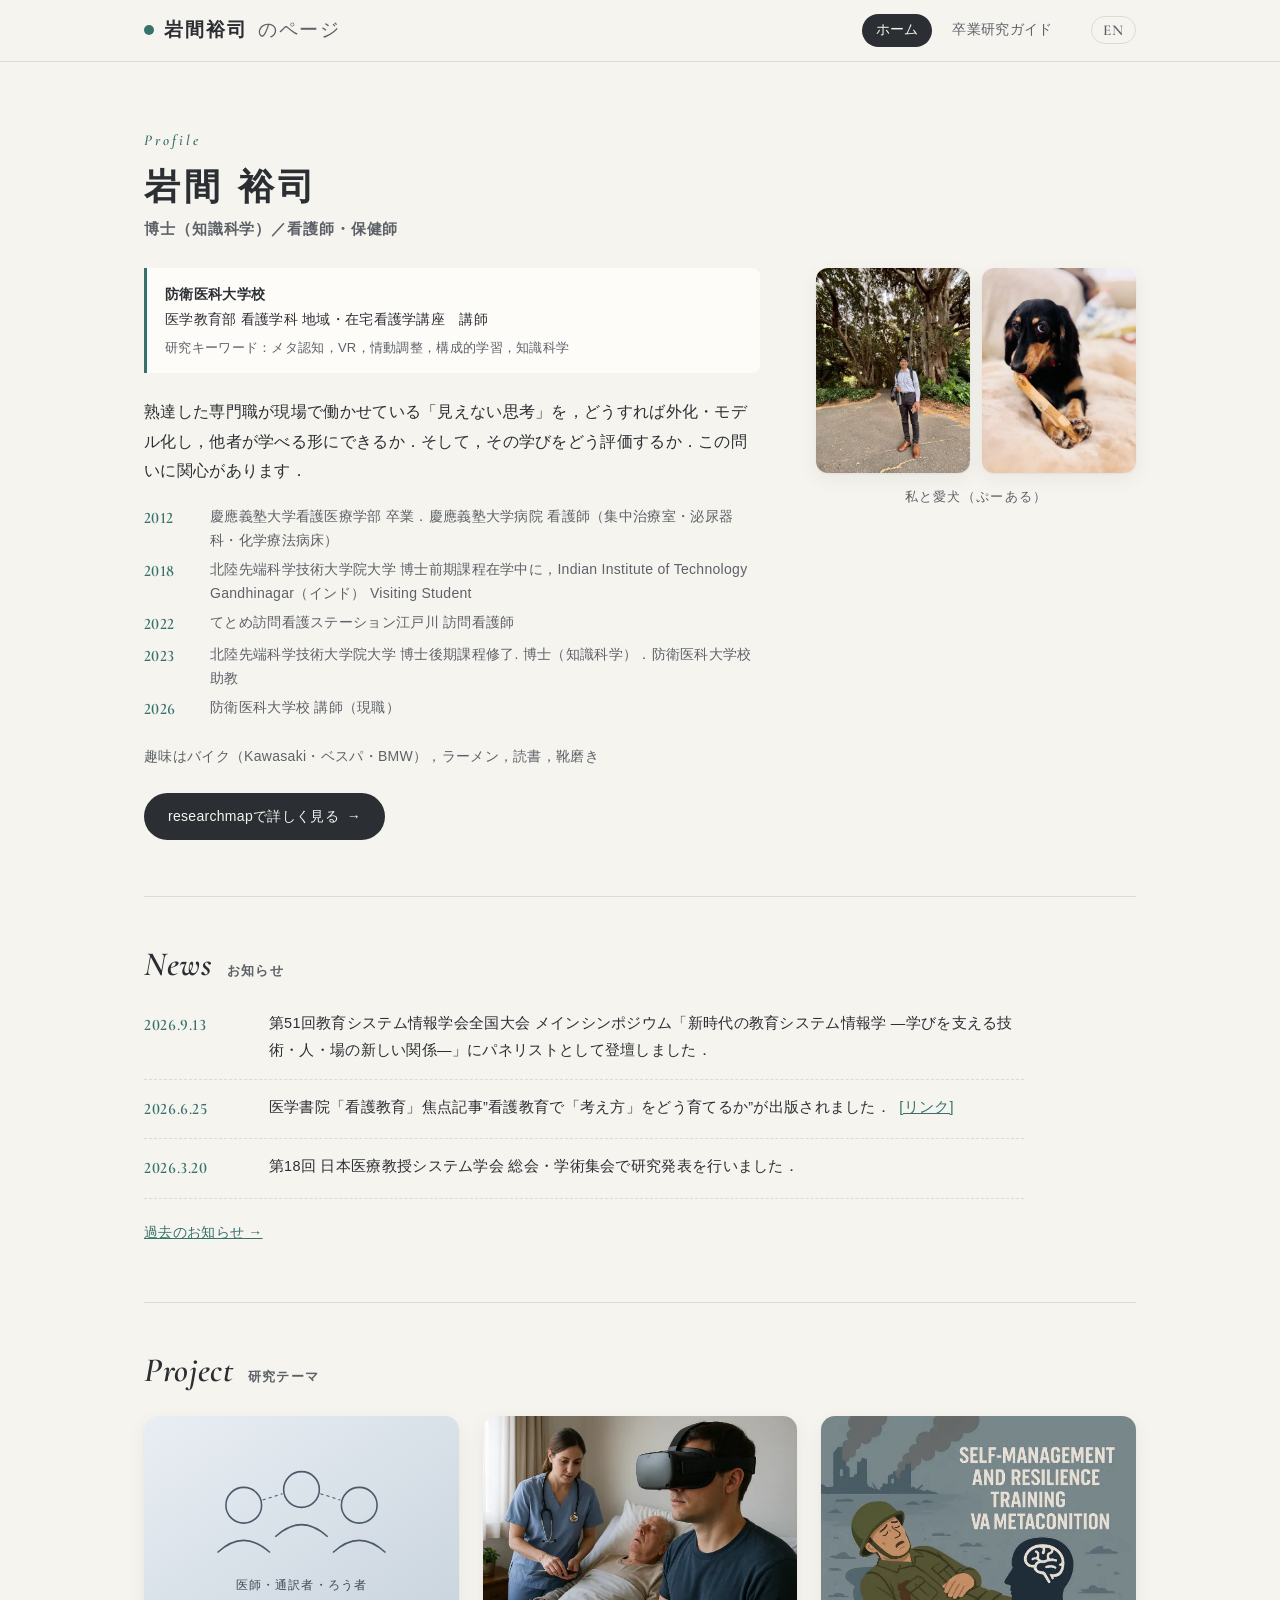
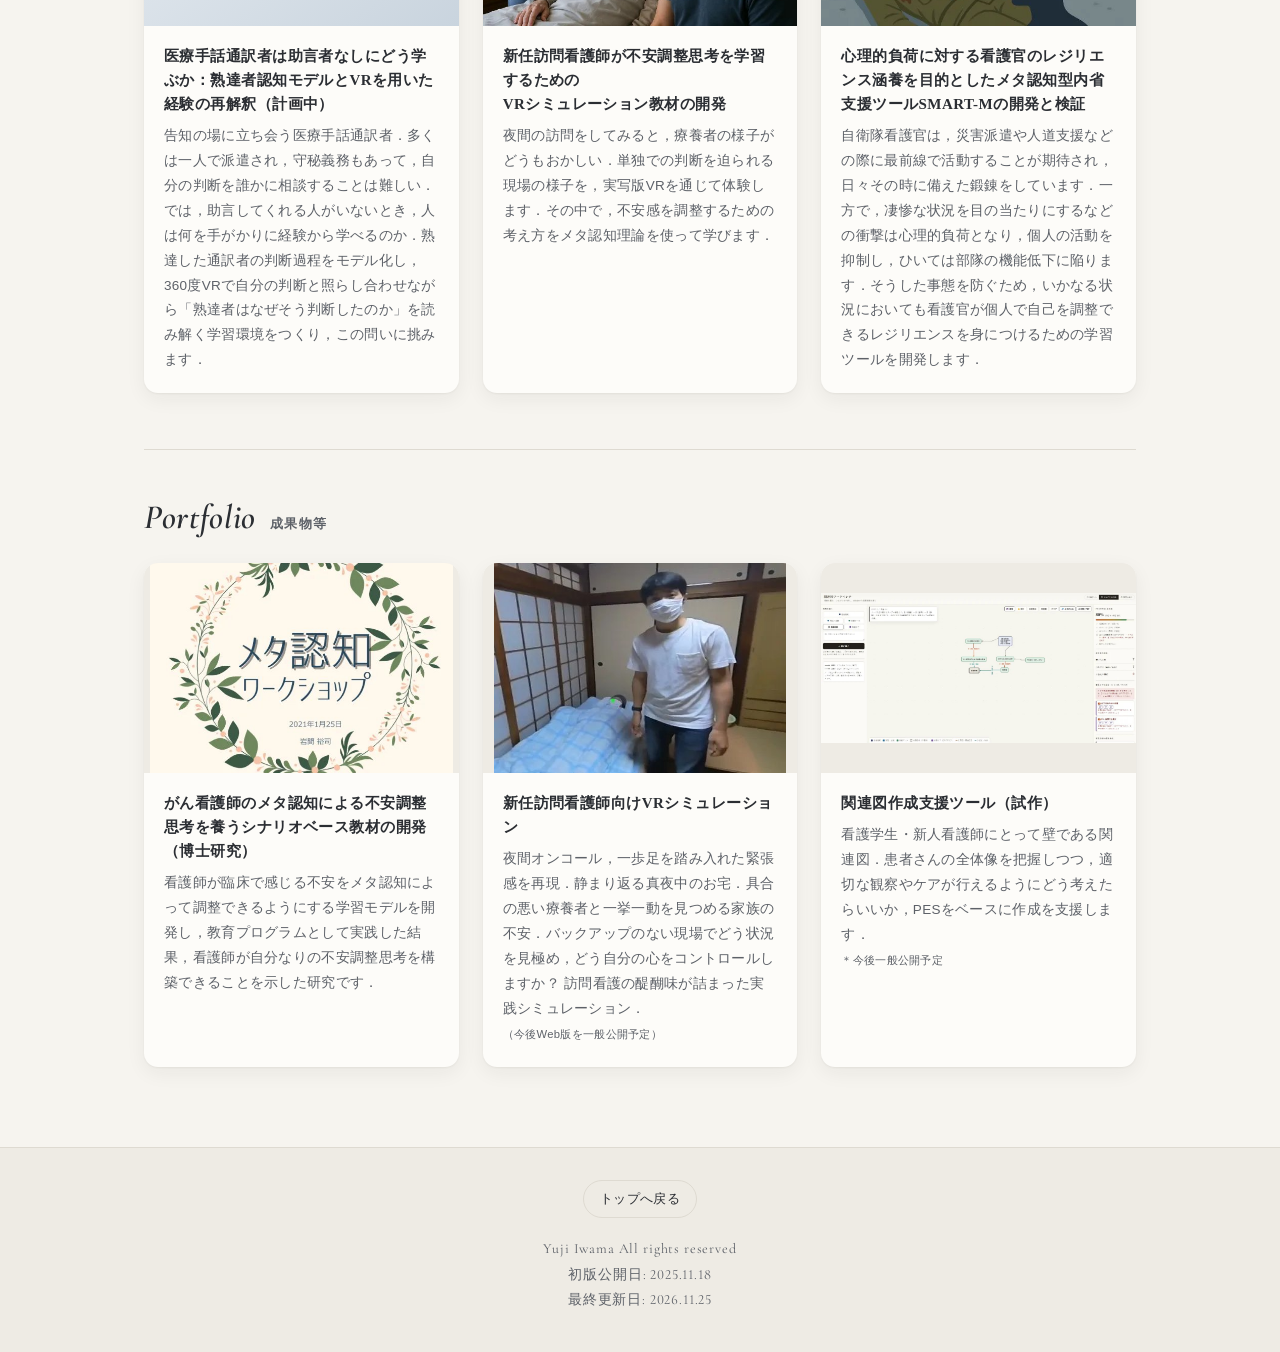
==== commit 992275b6: "Update index.html" ====
--- a/index.html
+++ b/index.html
@@ -56,7 +56,7 @@
         <!-- 経歴：年ごとに1行 -->
         <ul class="career">
           <li><time>2012</time><span>慶應義塾大学看護医療学部 卒業．慶應義塾大学病院 看護師（集中治療室・泌尿器科・化学療法病床）</span></li>
-          <li><time>2018</time><span>Indian Institute of Technology Gandhinagar（インド） Visiting Student</span></li>
+          <li><time>2018</time><span>北陸先端科学技術大学院大学 博士前期課程在学中に，Indian Institute of Technology Gandhinagar（インド） Visiting Student</span></li>
           <li><time>2022</time><span>てとめ訪問看護ステーション江戸川 訪問看護師</span></li>
           <li><time>2023</time><span>北陸先端科学技術大学院大学 博士後期課程修了. 博士（知識科学）．防衛医科大学校 助教</span></li>
           <li><time>2026</time><span>防衛医科大学校 講師（現職）</span></li>
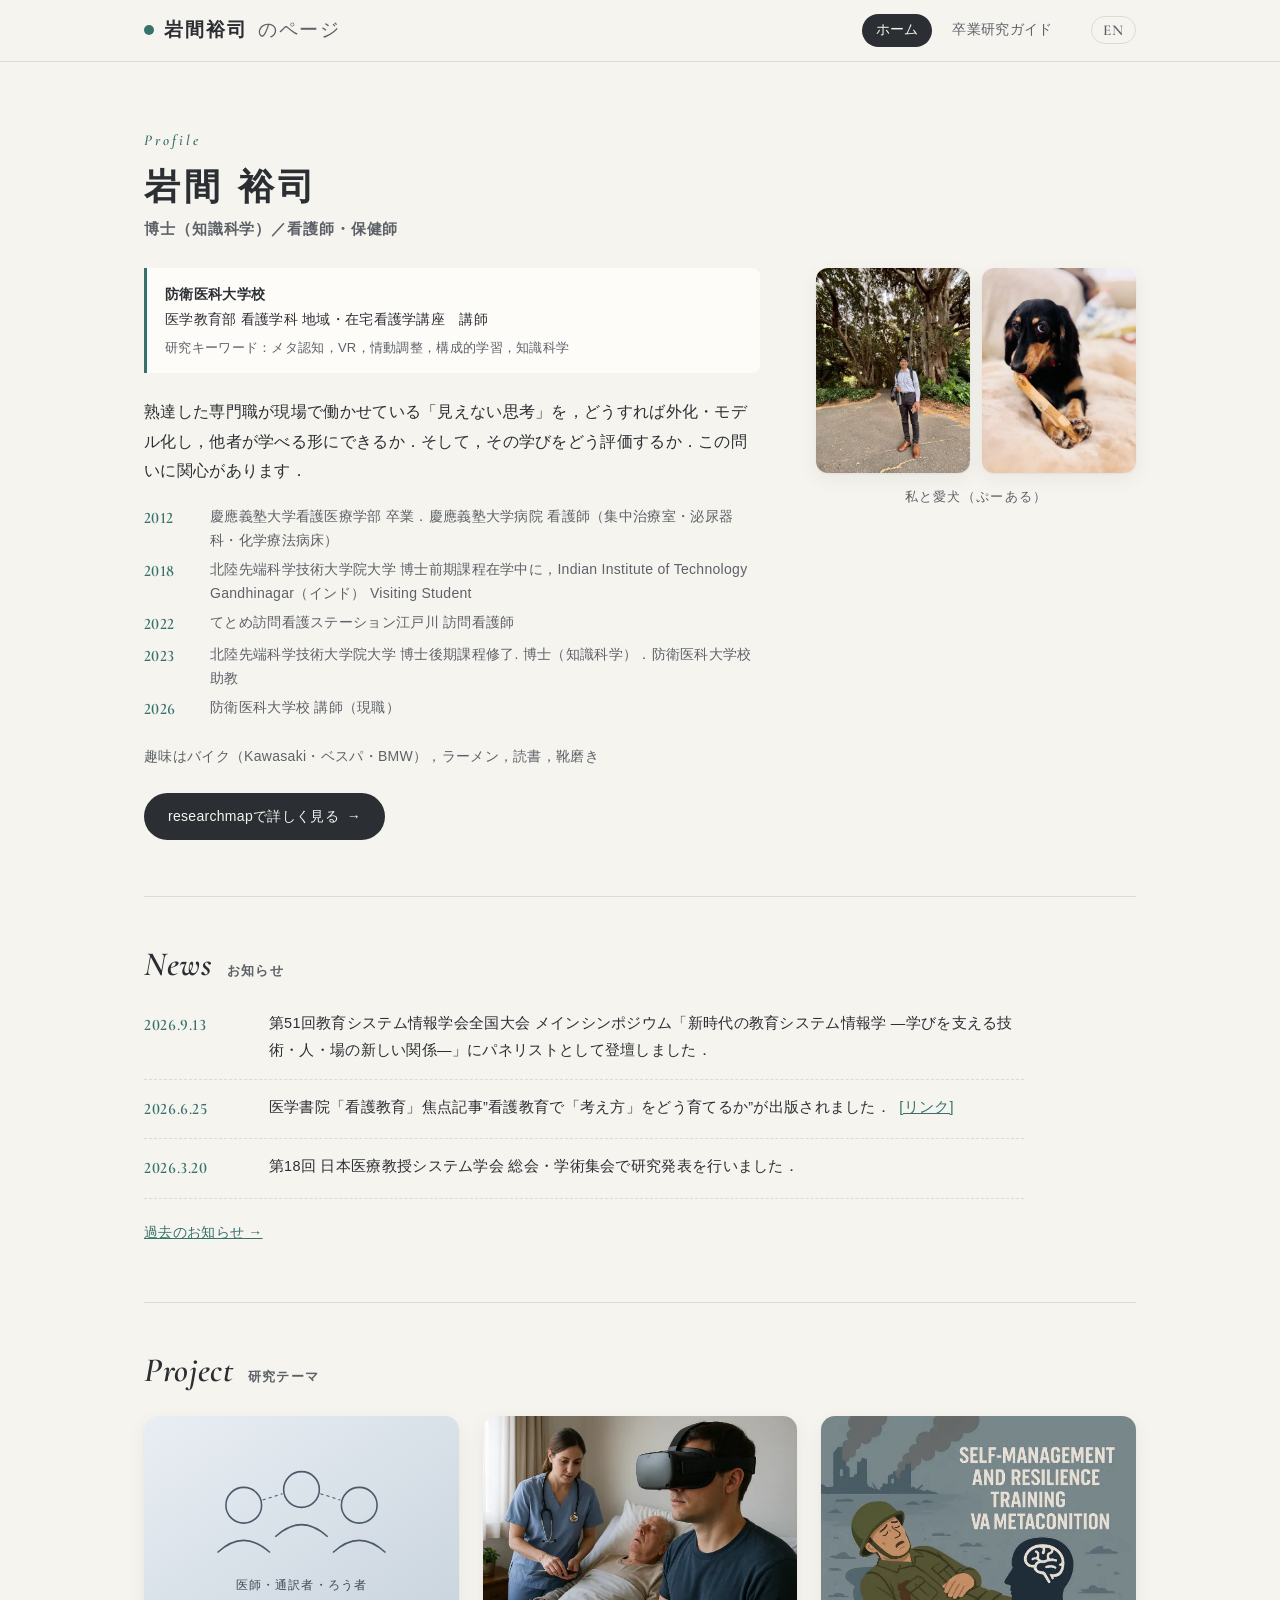
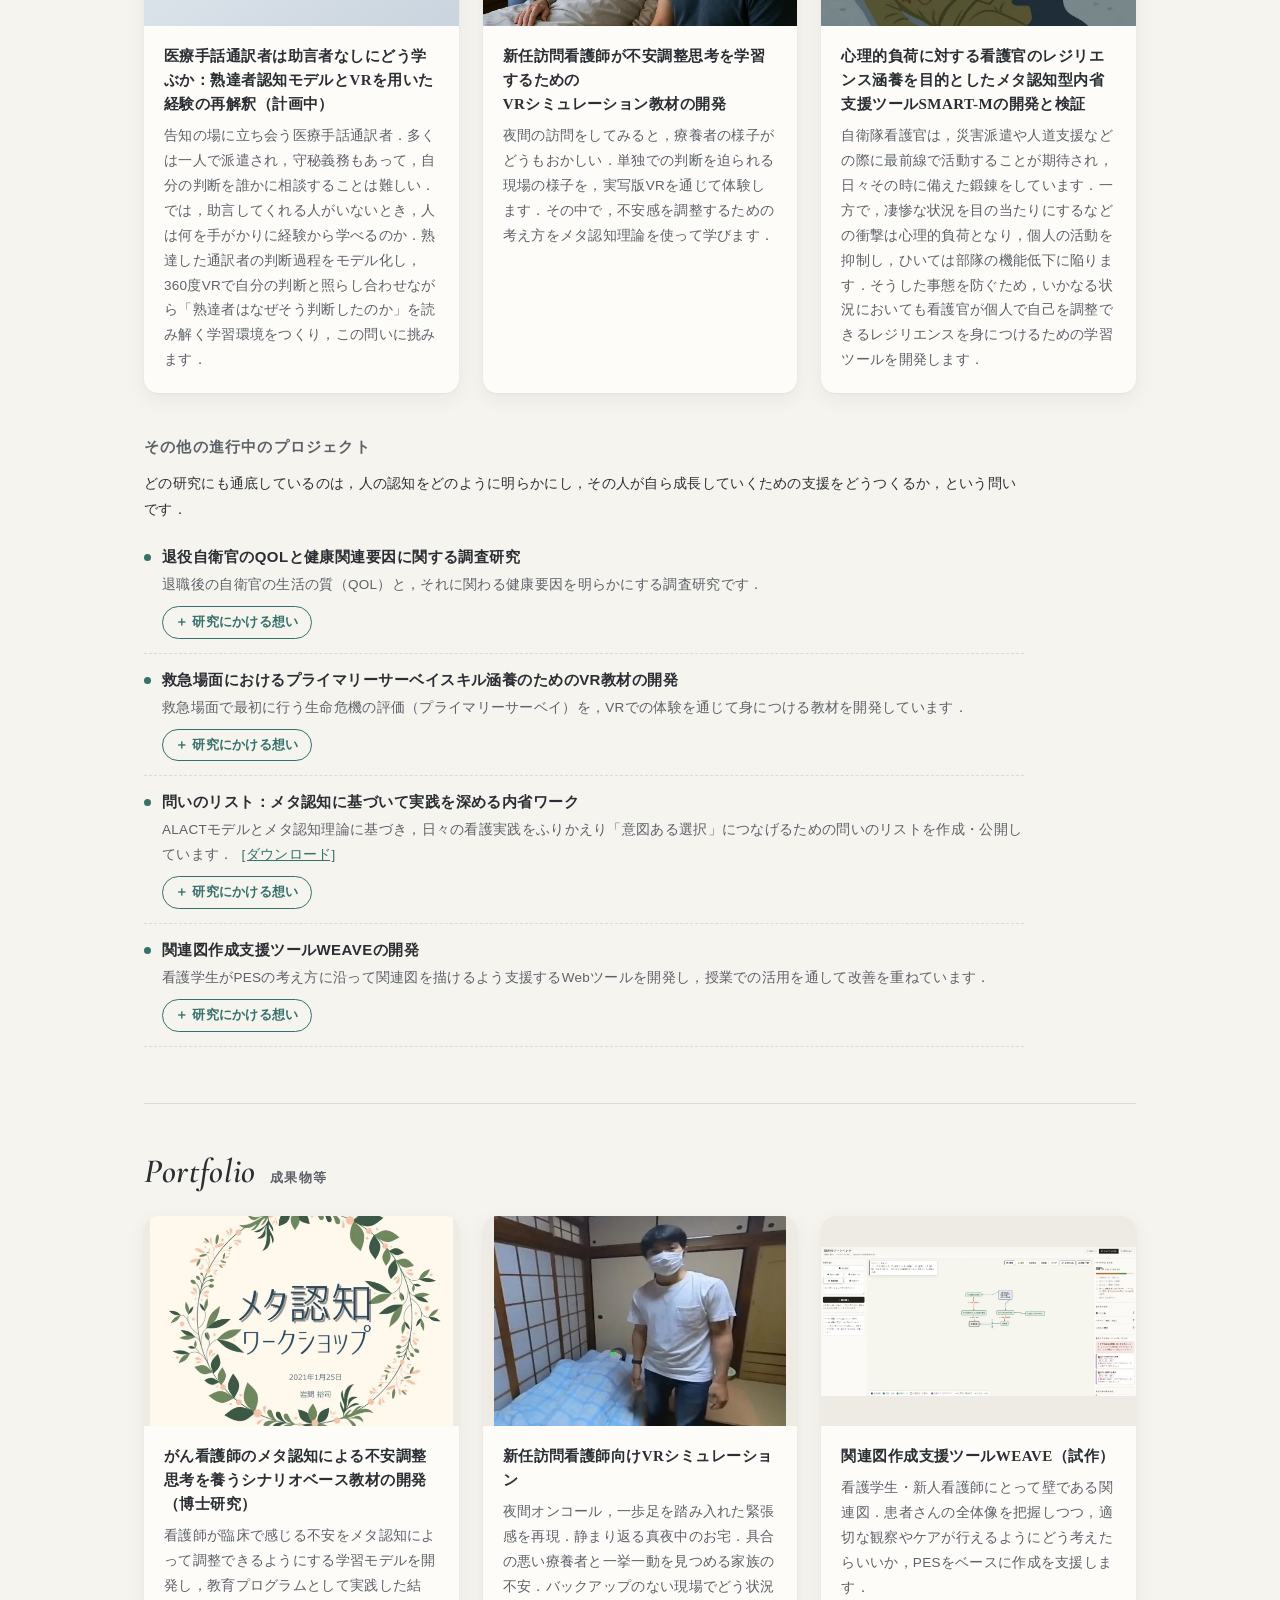
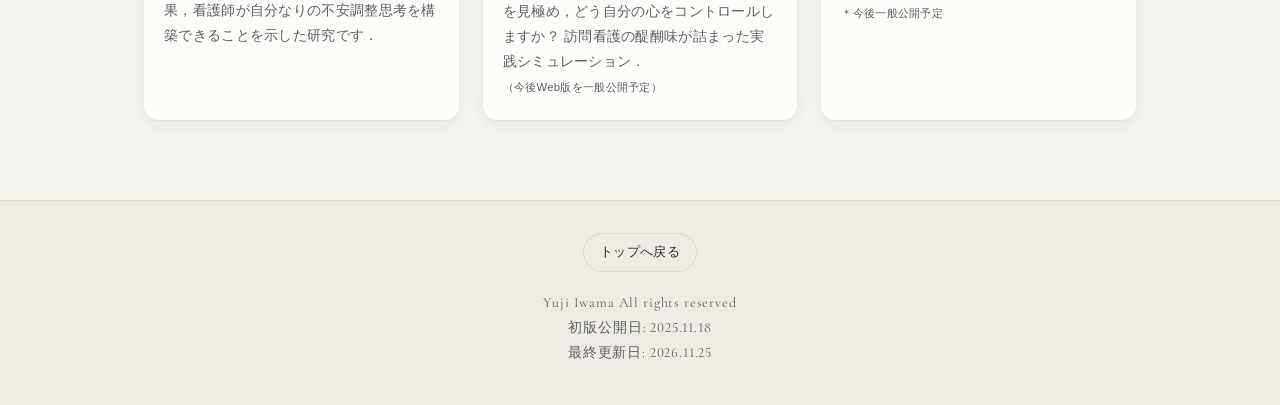
==== commit 7b3bb07f: "Add files via upload" ====
--- a/index.html
+++ b/index.html
@@ -84,6 +84,9 @@
     <section class="block">
       <div class="block-head"><h2>Project</h2><p class="sub">研究テーマ</p></div>
       <div class="cards" id="projects"></div>
+      <h3 class="list-head">その他の進行中のプロジェクト</h3>
+      <p class="list-lead" id="other-lead"></p>
+      <ul class="project-list" id="other-projects"></ul>
     </section>
 
     <section class="block">
--- a/style.css
+++ b/style.css
@@ -175,6 +175,30 @@
 .card a img { transition: opacity .2s; }
 .card a:hover img { opacity: .85; }
 .card .card-link { margin-top: auto; padding-top: 12px; font-size: 13.5px; font-weight: 700; color: var(--acc); }
+
+/* 写真なしの進行中プロジェクト一覧 */
+.list-head { font-size: 15px; letter-spacing: .08em; margin: 40px 0 8px; color: var(--sub); }
+.project-list { list-style: none; margin: 0; padding: 0; max-width: 880px; }
+.project-list li { padding: 14px 0 14px 18px; border-bottom: 1px dashed var(--line); position: relative; }
+.project-list li::before {
+  content: ""; position: absolute; left: 0; top: 23px; width: 7px; height: 7px; border-radius: 50%; background: var(--acc);
+}
+.project-list h3 { font-size: 15px; margin: 0 0 4px; line-height: 1.6; letter-spacing: .03em; }
+.project-list p { font-size: 13.5px; color: var(--sub); margin: 0; line-height: 1.85; }
+.list-lead { font-size: 14px; margin: 0 0 8px; max-width: 880px; line-height: 1.9; }
+.thought { margin-top: 8px; }
+.thought summary {
+  display: inline-block; cursor: pointer; list-style: none; font-size: 13px; font-weight: 700; color: var(--acc);
+  padding: 3px 12px; border: 1px solid var(--acc); border-radius: 999px; transition: background .2s;
+}
+.thought summary::-webkit-details-marker { display: none; }
+.thought summary::before { content: "＋ "; }
+.thought[open] summary::before { content: "－ "; }
+.thought summary:hover { background: var(--acc-soft); }
+.thought p {
+  margin-top: 10px; padding: 12px 16px; background: var(--surface); border-left: 3px solid var(--acc);
+  border-radius: 0 8px 8px 0; color: var(--ink); font-size: 14px;
+}
 
 /* =========================================================
    フッター
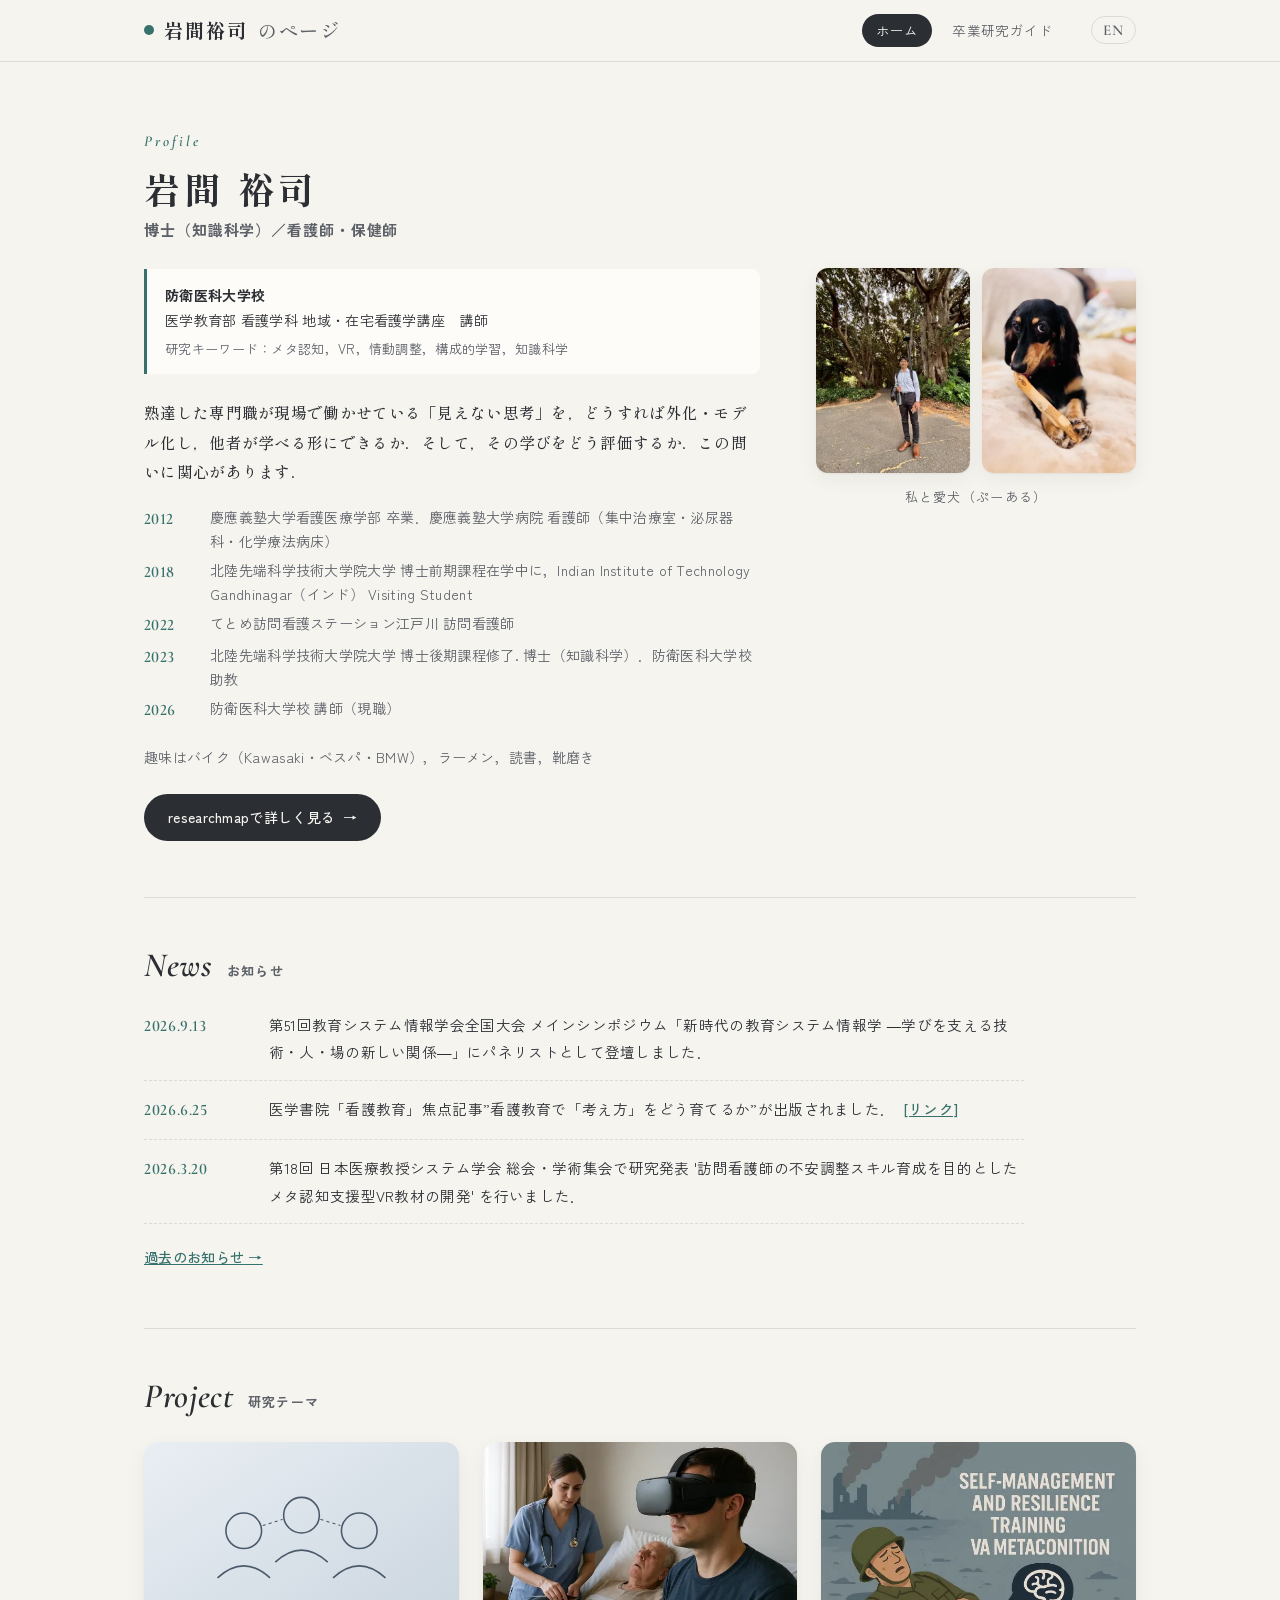
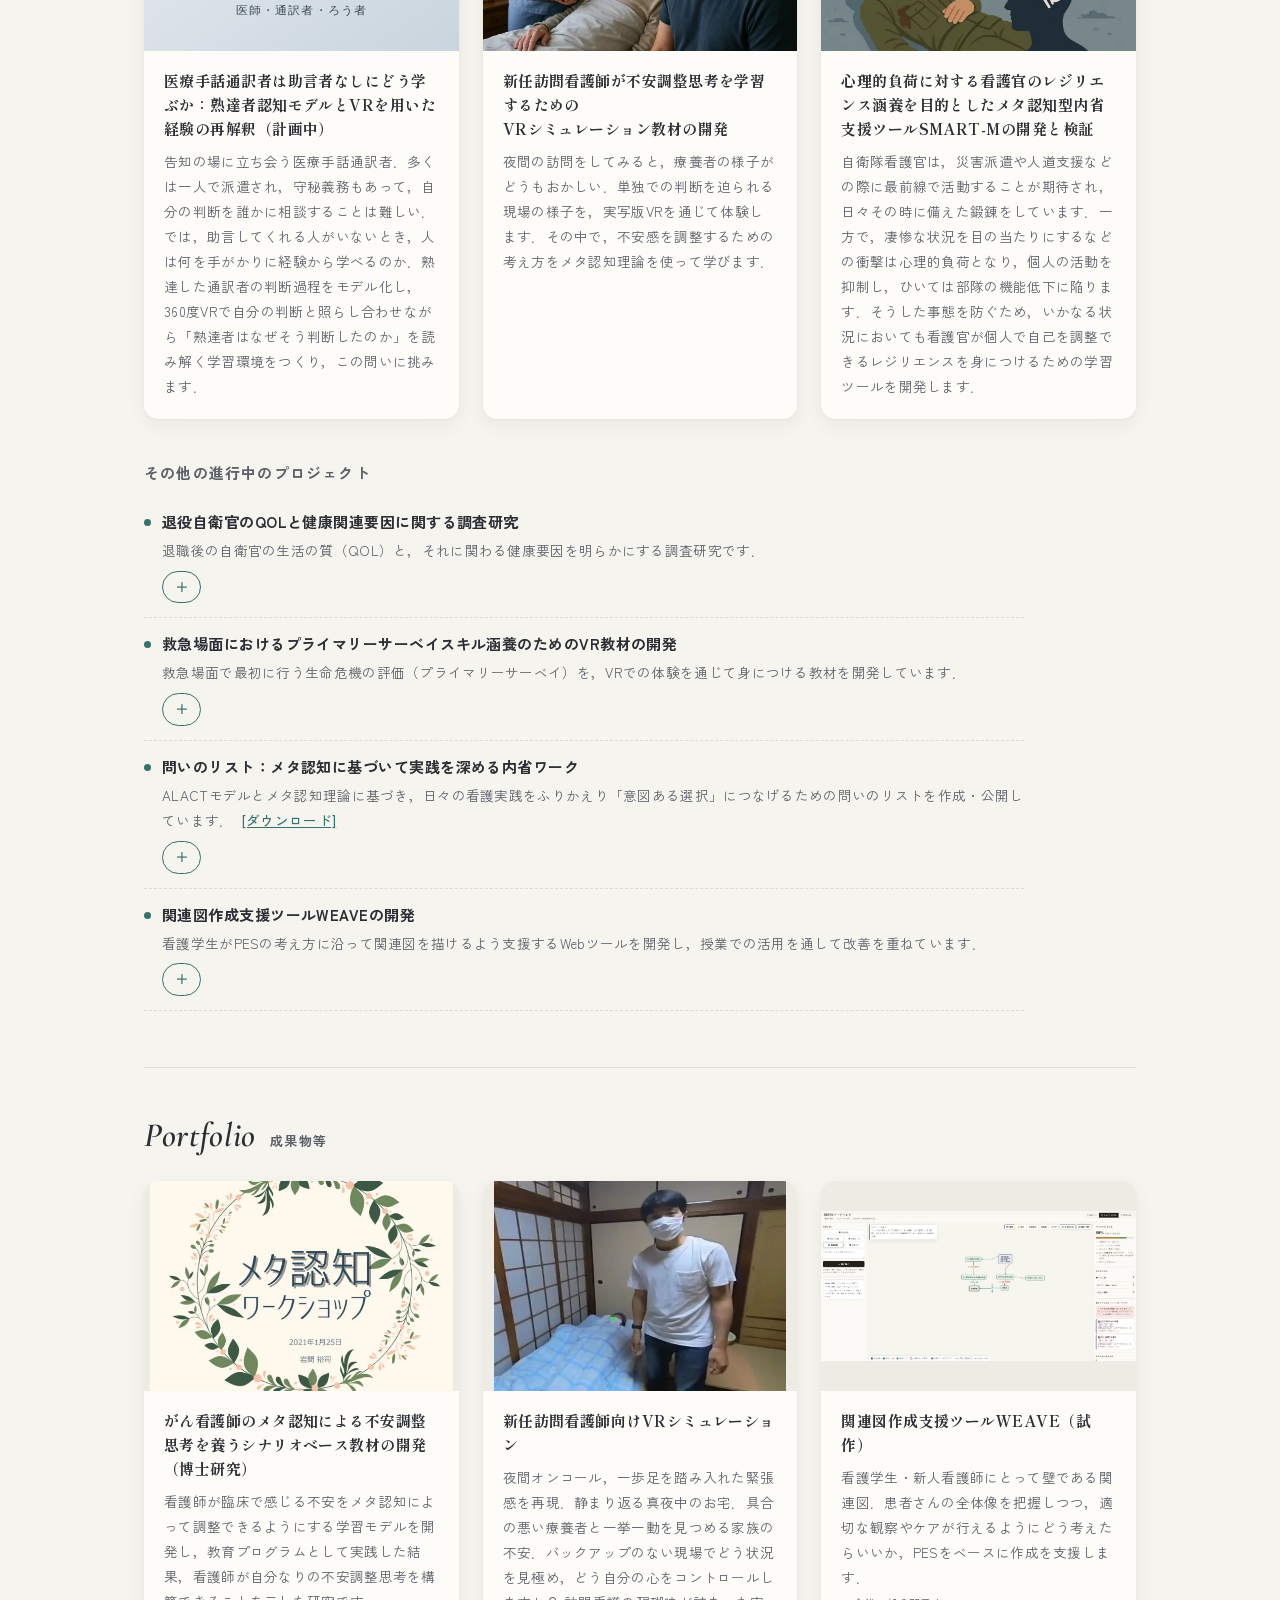
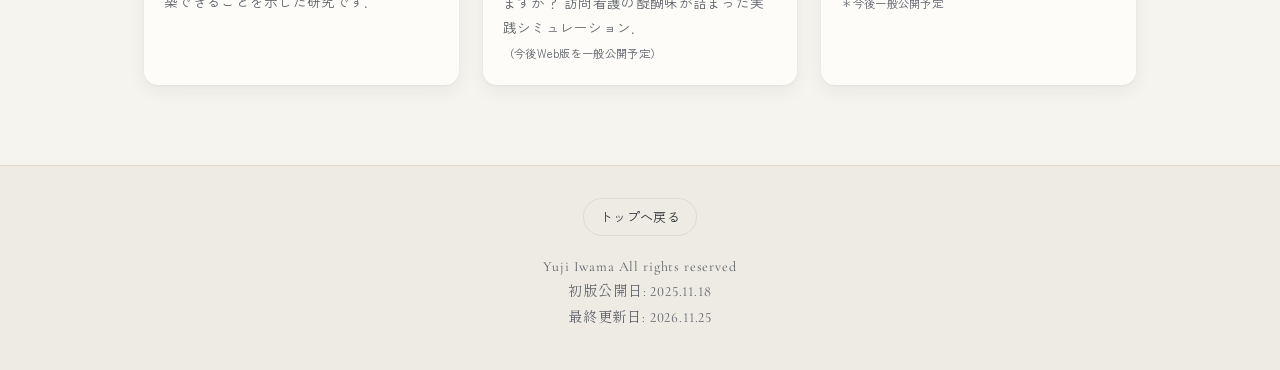
==== commit 53447f13: "Add files via upload" ====
--- a/index.html
+++ b/index.html
@@ -19,7 +19,7 @@
   <link rel="alternate" hreflang="x-default" href="https://yujiwa.pages.dev/">
   <link rel="preconnect" href="https://fonts.googleapis.com">
   <link rel="preconnect" href="https://fonts.gstatic.com" crossorigin>
-  <link rel="stylesheet" href="https://fonts.googleapis.com/css2?family=Cormorant+Garamond:ital,wght@0,500;0,600;1,500;1,600&display=swap">
+  <link rel="stylesheet" href="https://fonts.googleapis.com/css2?family=Cormorant+Garamond:ital,wght@0,500;0,600;1,500;1,600&family=Shippori+Mincho:wght@500;700&family=Zen+Kaku+Gothic+New:wght@400;500;700&display=swap">
   <link rel="stylesheet" href="style.css">
 </head>
 <body id="top">
--- a/style.css
+++ b/style.css
@@ -1,5 +1,5 @@
-/* フォント：日本語は端末に入っている明朝・ゴシックを使う（表示を速くするため）．
-   英字見出し用の Cormorant Garamond だけ各HTMLの <head> で読み込み */
+/* フォント：日本語は Shippori Mincho（明朝）と Zen Kaku Gothic New（ゴシック），
+   英字見出しは Cormorant Garamond．いずれも各HTMLの <head> で Google Fonts から読み込み */
 
 /* =========================================================
    色とサイズ（ここを変えれば全体の雰囲気が変わります）
@@ -16,9 +16,9 @@
   --shadow: 0 1px 2px rgba(40, 36, 28, .05), 0 6px 20px rgba(40, 36, 28, .06);
   --max: 1040px;        /* ヘッダー・カード並びの最大幅 */
   --read: 720px;        /* 読み物の行の最大幅 */
-  --serif: "Hiragino Mincho ProN", "Yu Mincho", "YuMincho", "Noto Serif JP", serif;   /* 見出し（明朝） */
-  --sans: "Hiragino Sans", "Hiragino Kaku Gothic ProN", "Yu Gothic Medium", "YuGothic", "Meiryo", "Noto Sans JP", sans-serif;  /* 本文（ゴシック） */
-  --latin: "Cormorant Garamond", "Hiragino Mincho ProN", "Yu Mincho", serif;  /* 英字見出し・日付 */
+  --serif: "Shippori Mincho", "Hiragino Mincho ProN", "Yu Mincho", "YuMincho", serif;   /* 見出し（明朝） */
+  --sans: "Zen Kaku Gothic New", "Hiragino Sans", "Hiragino Kaku Gothic ProN", "Yu Gothic Medium", "YuGothic", "Meiryo", sans-serif;  /* 本文（ゴシック） */
+  --latin: "Cormorant Garamond", "Shippori Mincho", "Hiragino Mincho ProN", "Yu Mincho", serif;  /* 英字見出し・日付 */
 }
 
 /* 端末がダークモードのときは自動で暗い配色に */
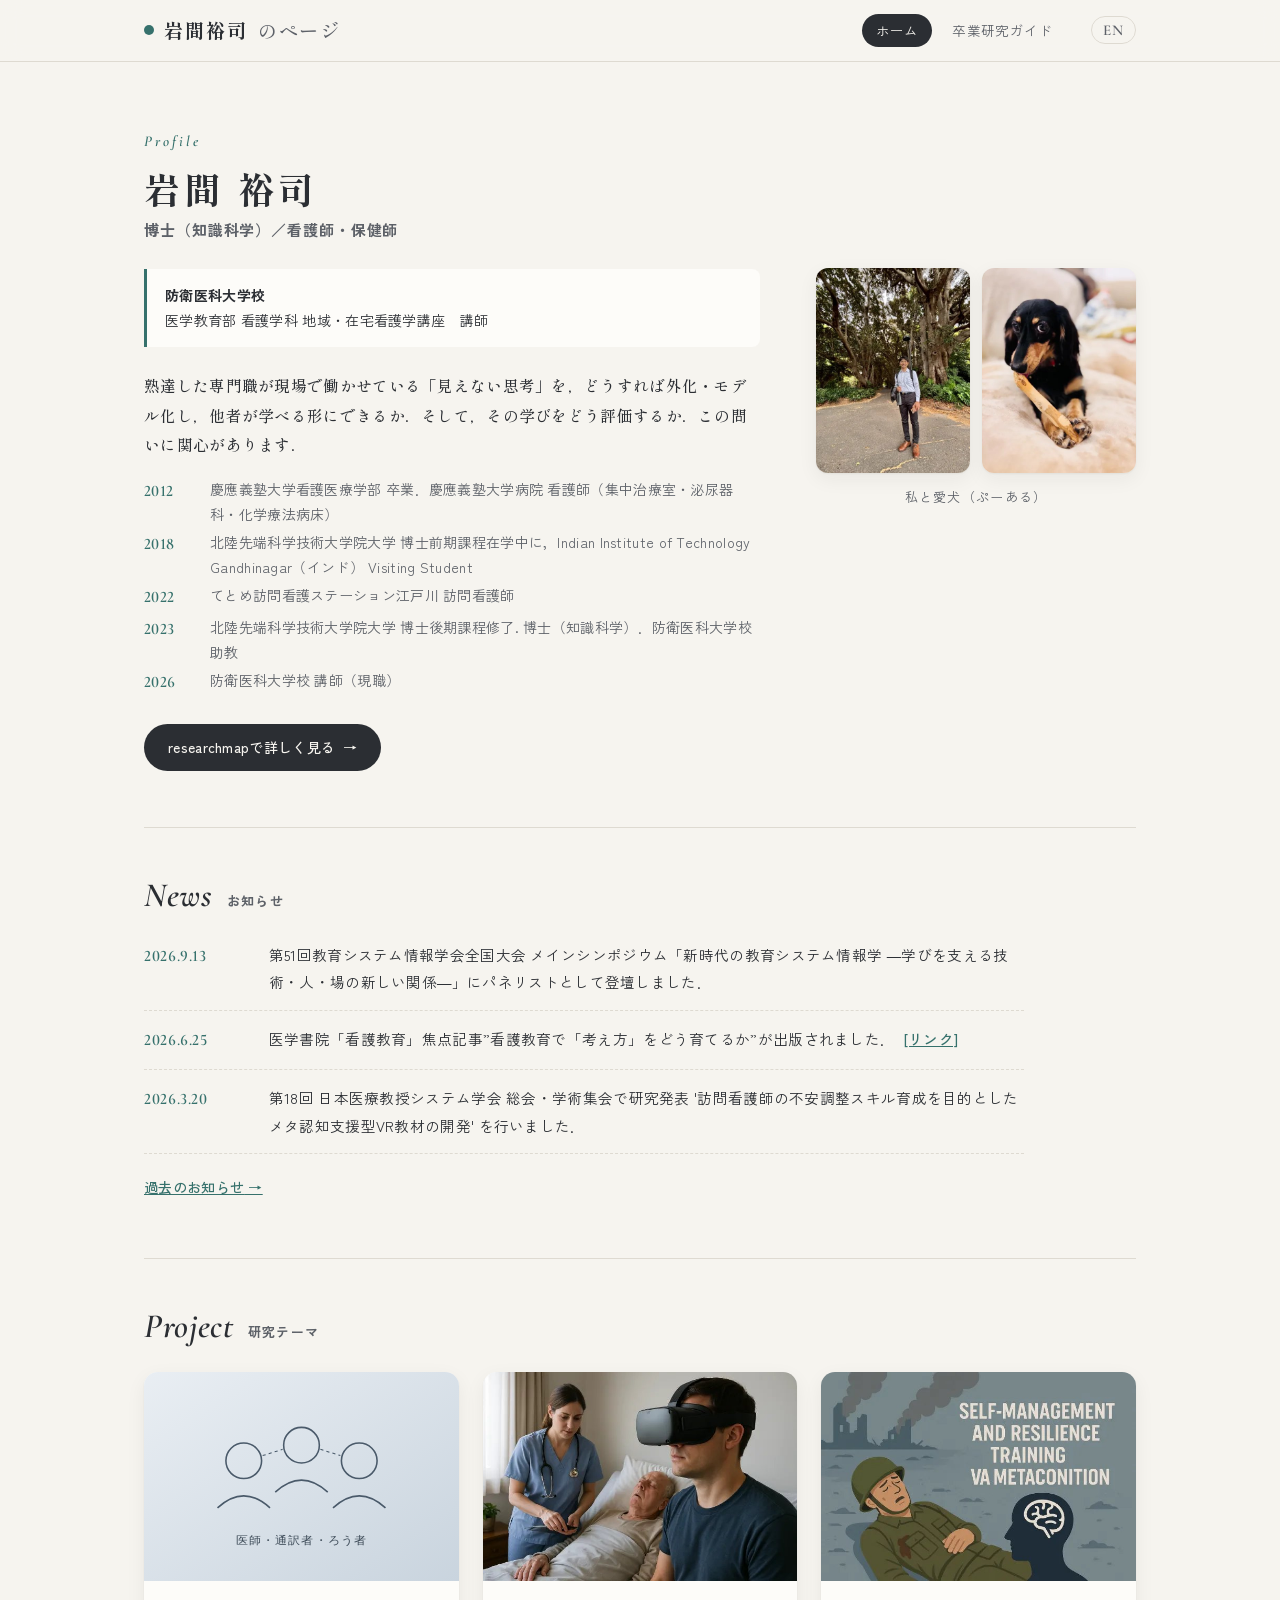
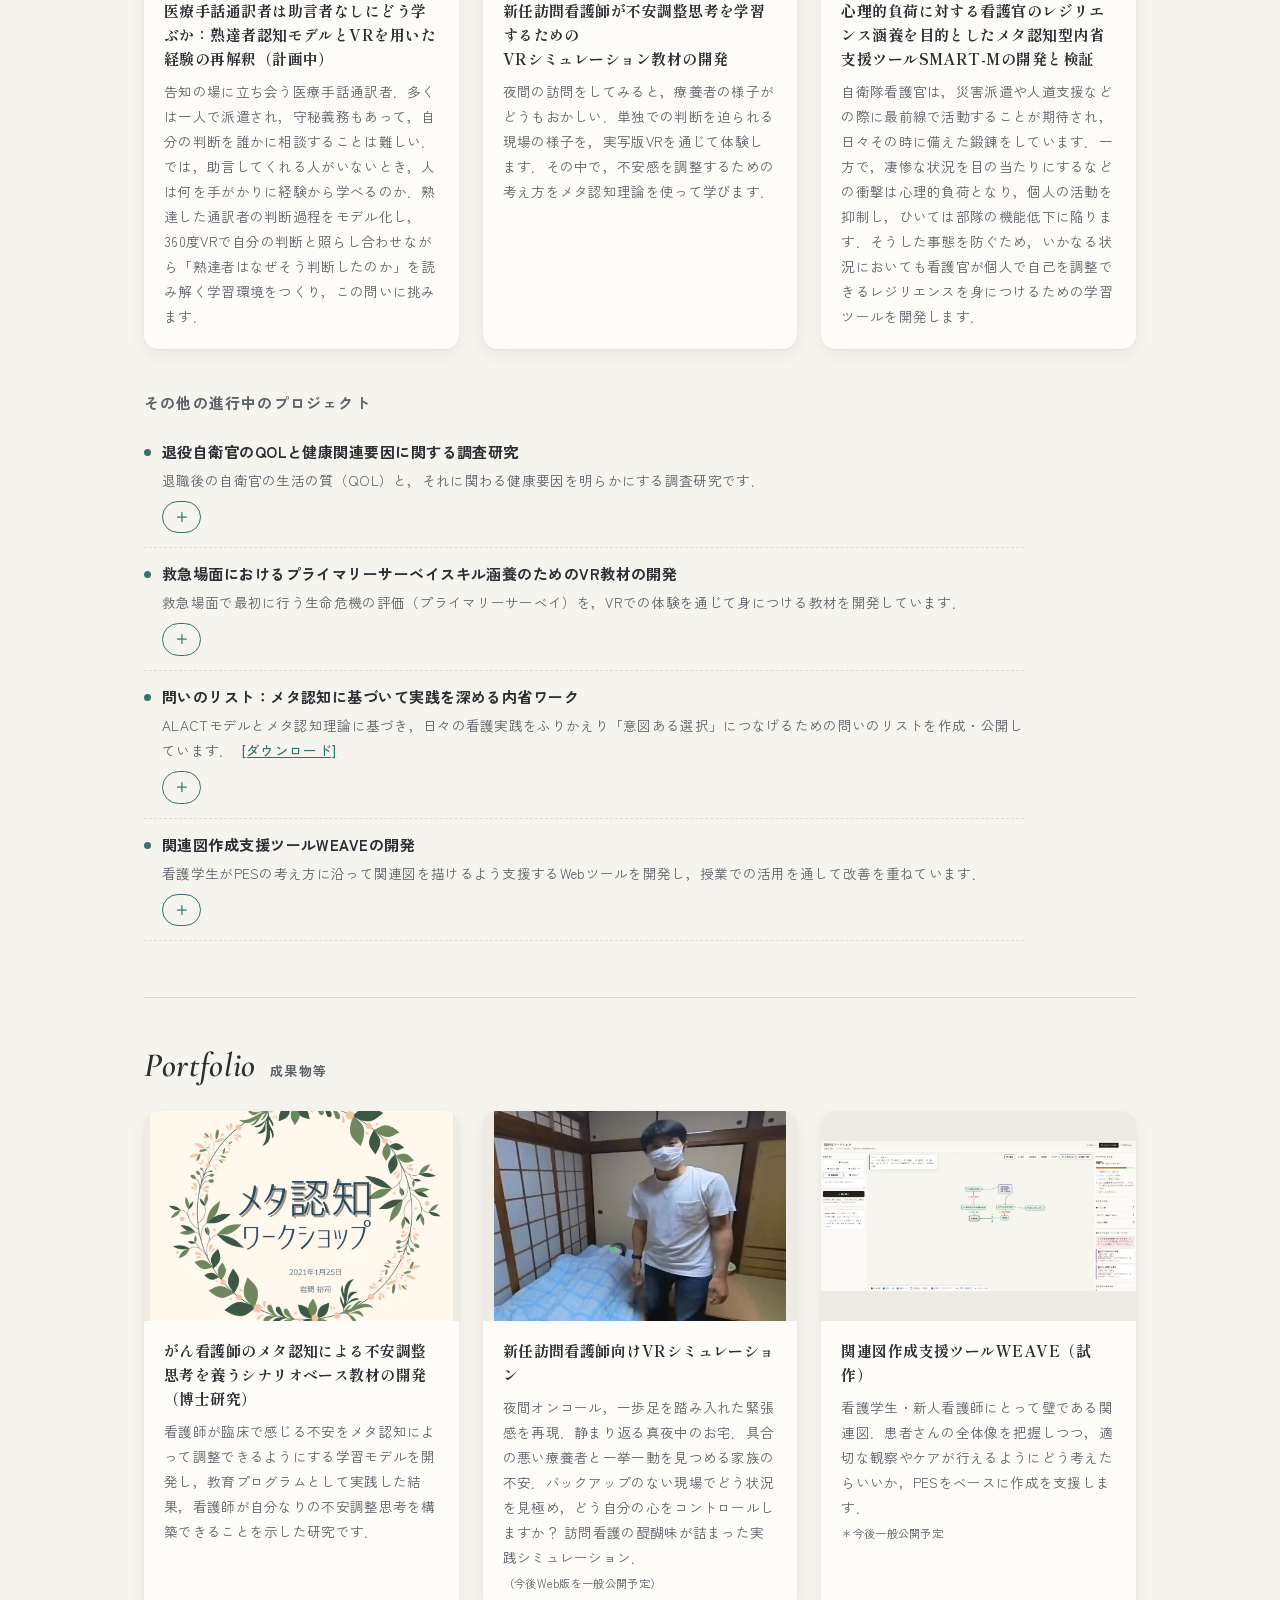
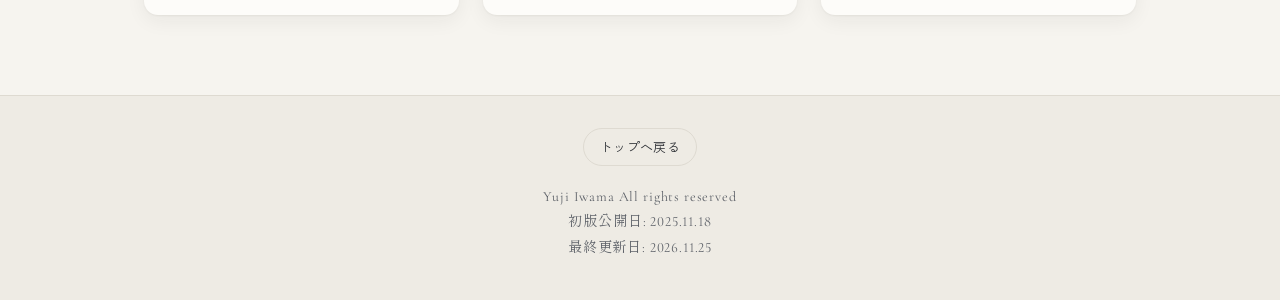
==== commit 5fd9c5df: "Update index.html" ====
--- a/index.html
+++ b/index.html
@@ -48,7 +48,6 @@
         <p class="affil">
           <strong>防衛医科大学校</strong><br>
           医学教育部 看護学科 地域・在宅看護学講座　講師
-          <span class="kw">研究キーワード：メタ認知，VR，情動調整，構成的学習，知識科学</span>
         </p>
 
         <p class="interest">熟達した専門職が現場で働かせている「見えない思考」を，どうすれば外化・モデル化し，他者が学べる形にできるか．そして，その学びをどう評価するか．この問いに関心があります．</p>
@@ -61,8 +60,7 @@
           <li><time>2023</time><span>北陸先端科学技術大学院大学 博士後期課程修了. 博士（知識科学）．防衛医科大学校 助教</span></li>
           <li><time>2026</time><span>防衛医科大学校 講師（現職）</span></li>
         </ul>
-        <p class="hobby">趣味はバイク（Kawasaki・ベスパ・BMW），ラーメン，読書，靴磨き</p>
-
+       
         <!-- ↓ researchmapのご自身のURL -->
         <a class="btn" href="https://researchmap.jp/yujiwa" target="_blank" rel="noopener">researchmapで詳しく見る</a>
       </div>
